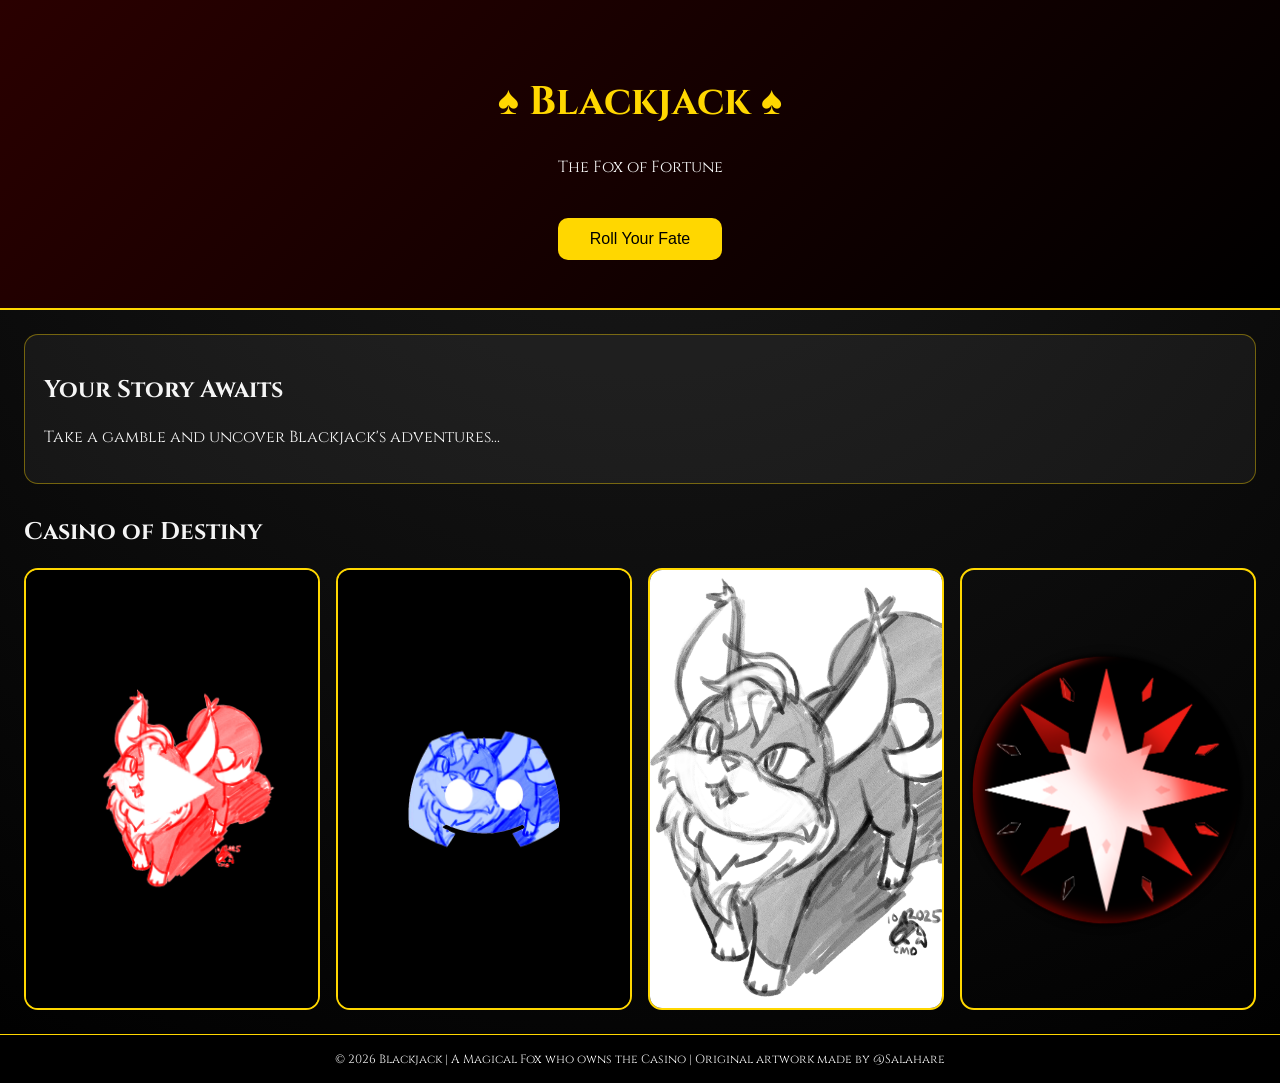
==== index.html @ 9fe5c21f "changes" ====
<!DOCTYPE html>
<html lang="en">
<head>
<meta charset="UTF-8" />
<meta name="viewport" content="width=device-width, initial-scale=1.0" />
<title>Blackjack – Gamble Into the Legend</title>
<link rel="stylesheet" href="css/index.css" />
</head>
<body>
<header class="hero">
<h1>♠ Blackjack ♠</h1>
<p>The Fox of Fortune</p>
<button id="rollBtn">Roll Your Fate</button>
</header>


<main>
<section class="story" id="story">
<h2>Your Story Awaits</h2>
<p>Take a gamble and uncover Blackjack's adventures...</p>
</section>


<section class="casino">
<h2>Casino of Destiny</h2>
<div class="cards">
<a class="card" href="https://www.youtube.com/@blackjacksetzer" target="_blank" aria-label="YouTube">
  <img src="img/YouTube .png" alt="YouTube">
</a>

<a class="card" href="https://discord.gg/ygK9J5ufPG" target="_blank" aria-label="Discord">
    <img src="img/Discord.png" alt="Discord">
</a>

<a class="card" href="https://creatorpromote.com/dreamdropscrew/" target="_blank" aria-label="DreamDropsCrew">
    <img src="img/blackjack.png" alt="DreamDropsCrew Discord">
</a>
<a class="card" href="https://creatorpromote.com/" target="_blank" aria-label="Home">
    <img src="img/Home.png" alt="CreatorPromote Home Page">
</a>
</section>
</main>

<footer>
<p>© 2026 Blackjack | A Magical Fox who owns the Casino | Original artwork made by @Salahare</p>
</footer>


<script src="js/index.js"></script>
</body>
</html>
---- css/index.css ----
@import url("https://fonts.googleapis.com/css2?family=Cinzel:wght@500;700&display=swap");

body {
  margin: 0;
  font-family: "Cinzel", serif;
  background: radial-gradient(circle at top, #1b1b1b, #000);
  color: #f5f5f5;
}
.hero {
  text-align: center;
  padding: 3rem 1rem;
  background: linear-gradient(135deg, #2a0000, #000);
  border-bottom: 2px solid gold;
}
.hero h1 {
  font-size: 2.5rem;
  color: gold;
}
.hero p {
  font-size: 1rem;
}
.hero button {
  margin-top: 1.5rem;
  padding: 0.75rem 2rem;
  font-size: 1rem;
  background: gold;
  border: none;
  border-radius: 10px;
  cursor: pointer;
  transition: background 0.3s;
}
.hero button:hover {
  background: #ffd700;
}

main {
  padding: 1.5rem;
}
.story {
  margin-bottom: 2rem;
  padding: 1.2rem;
  background: rgba(255, 255, 255, 0.05);
  border: 1px solid rgba(255, 215, 0, 0.4);
  border-radius: 14px;
}
.cards {
  display: grid;
  grid-template-columns: repeat(2, 1fr);
  gap: 1rem;
}
.card {
  display: flex;
  align-items: center;
  justify-content: center;
  aspect-ratio: 2 / 3;
  border: 2px solid gold;
  border-radius: 14px;
  text-decoration: none;
  overflow: hidden;
  transition: transform 0.3s, box-shadow 0.3s;
}
.card:hover {
  transform: scale(1.05);
  box-shadow: 0 0 15px gold;
}
.card img {
  width: 100%;
  height: 100%;
  object-fit: cover;
}
@media (min-width: 768px) {
  .cards {
    grid-template-columns: repeat(4, 1fr);
  }
}
footer {
  text-align: center;
  padding: 1rem;
  font-size: 0.75rem;
  background: #000;
  border-top: 1px solid gold;
}
footer p {
  margin: 0;
}
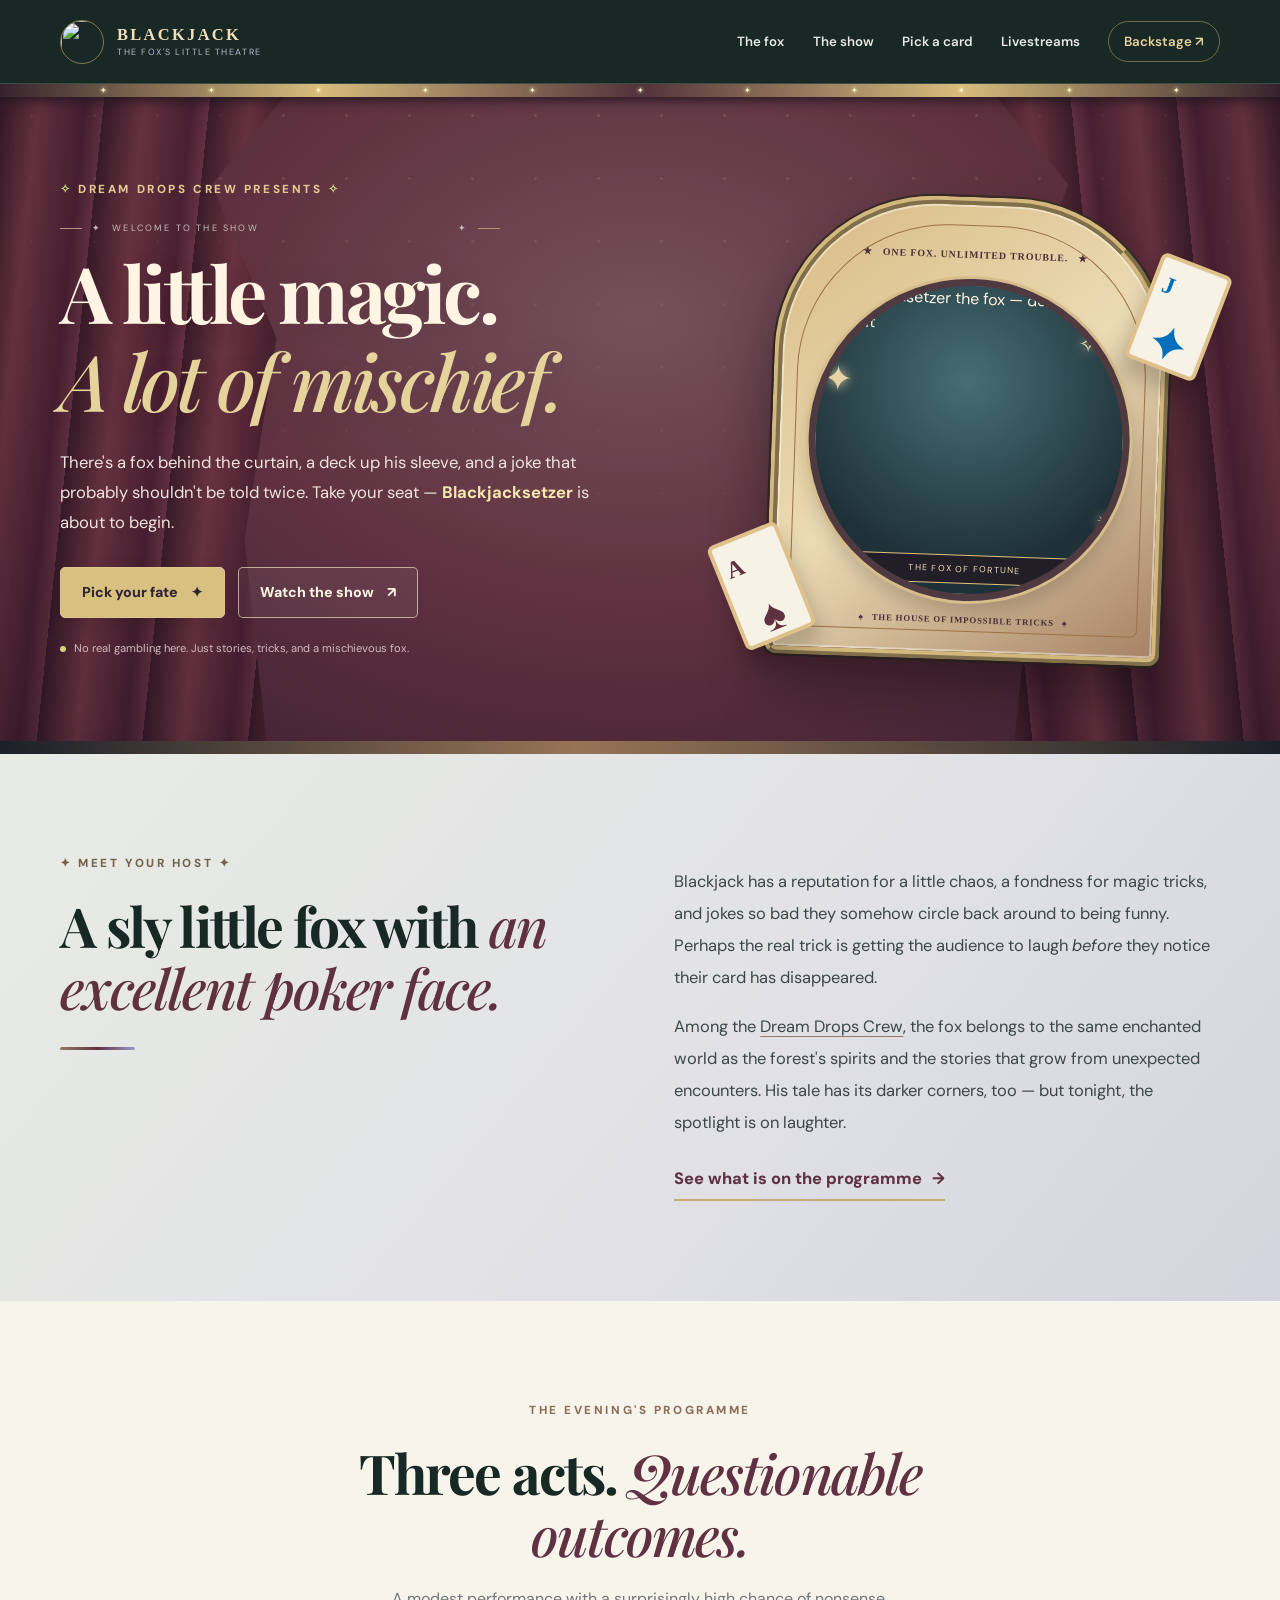
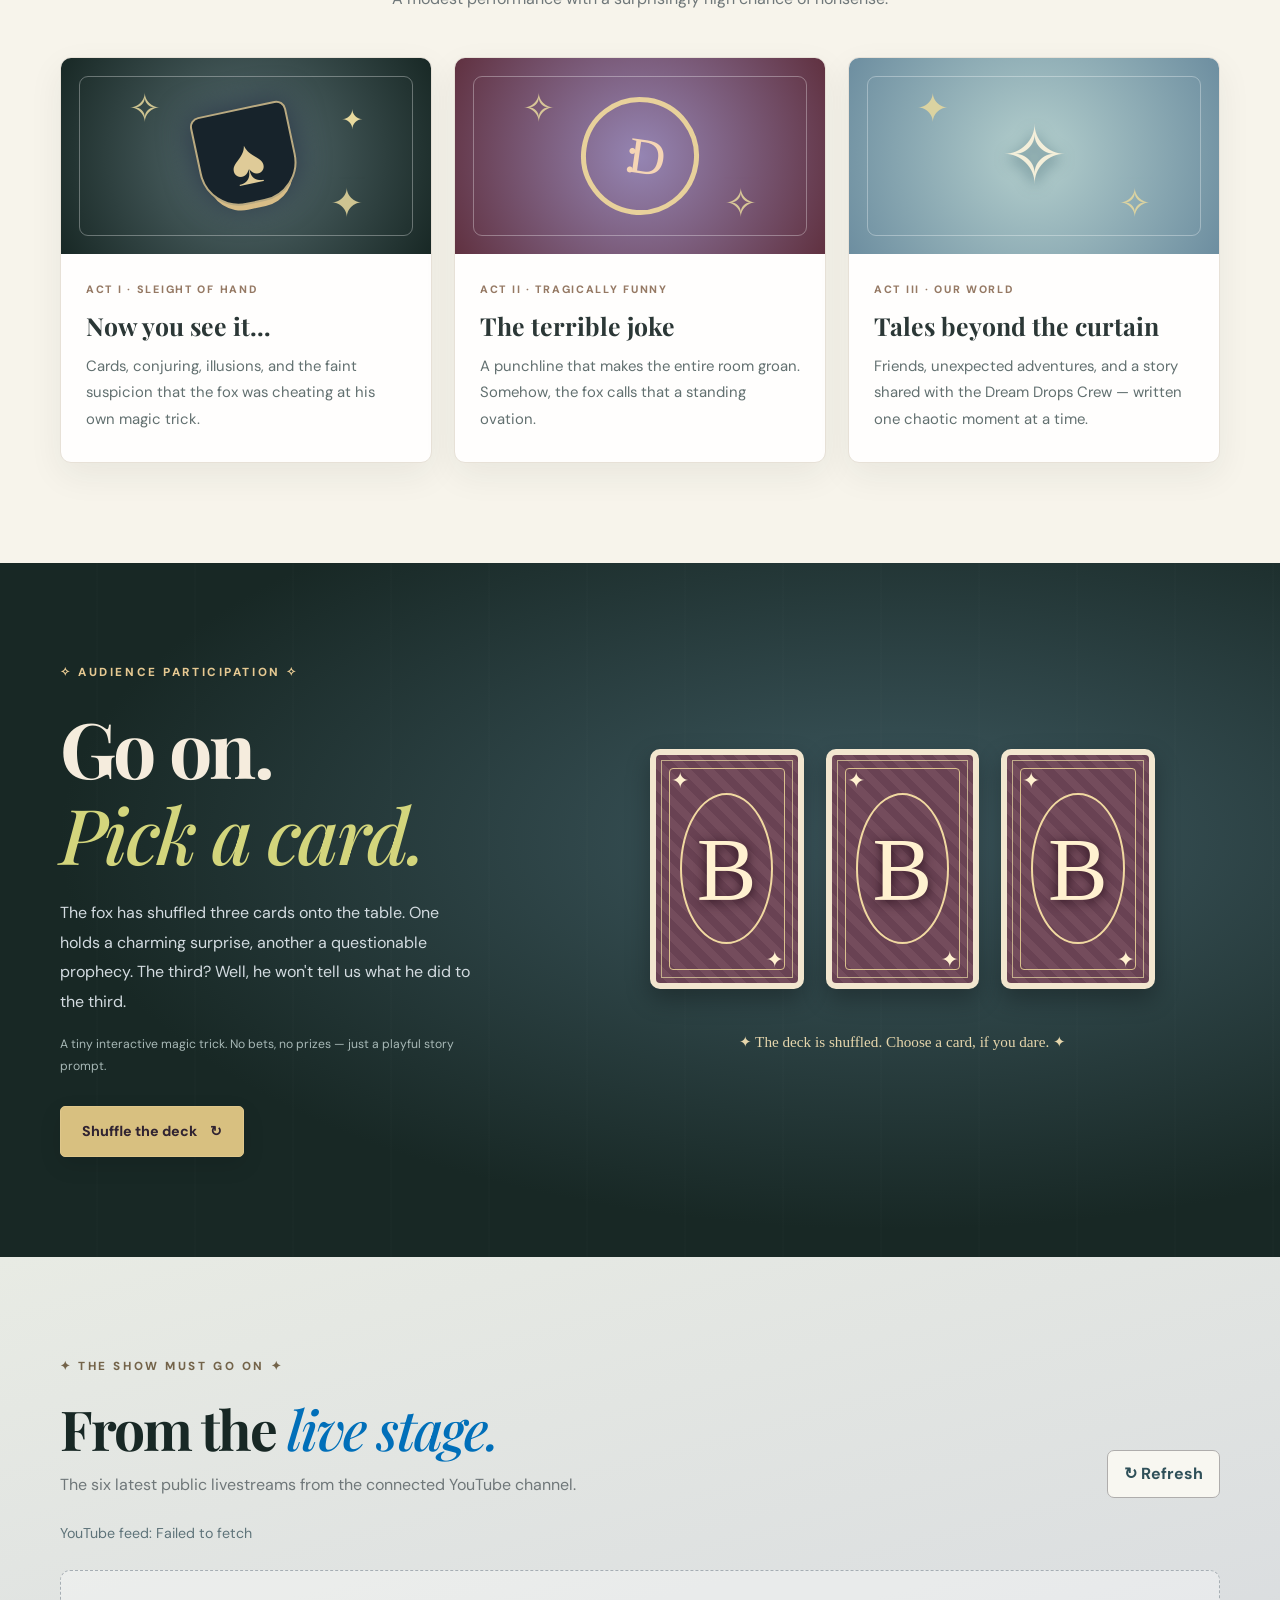
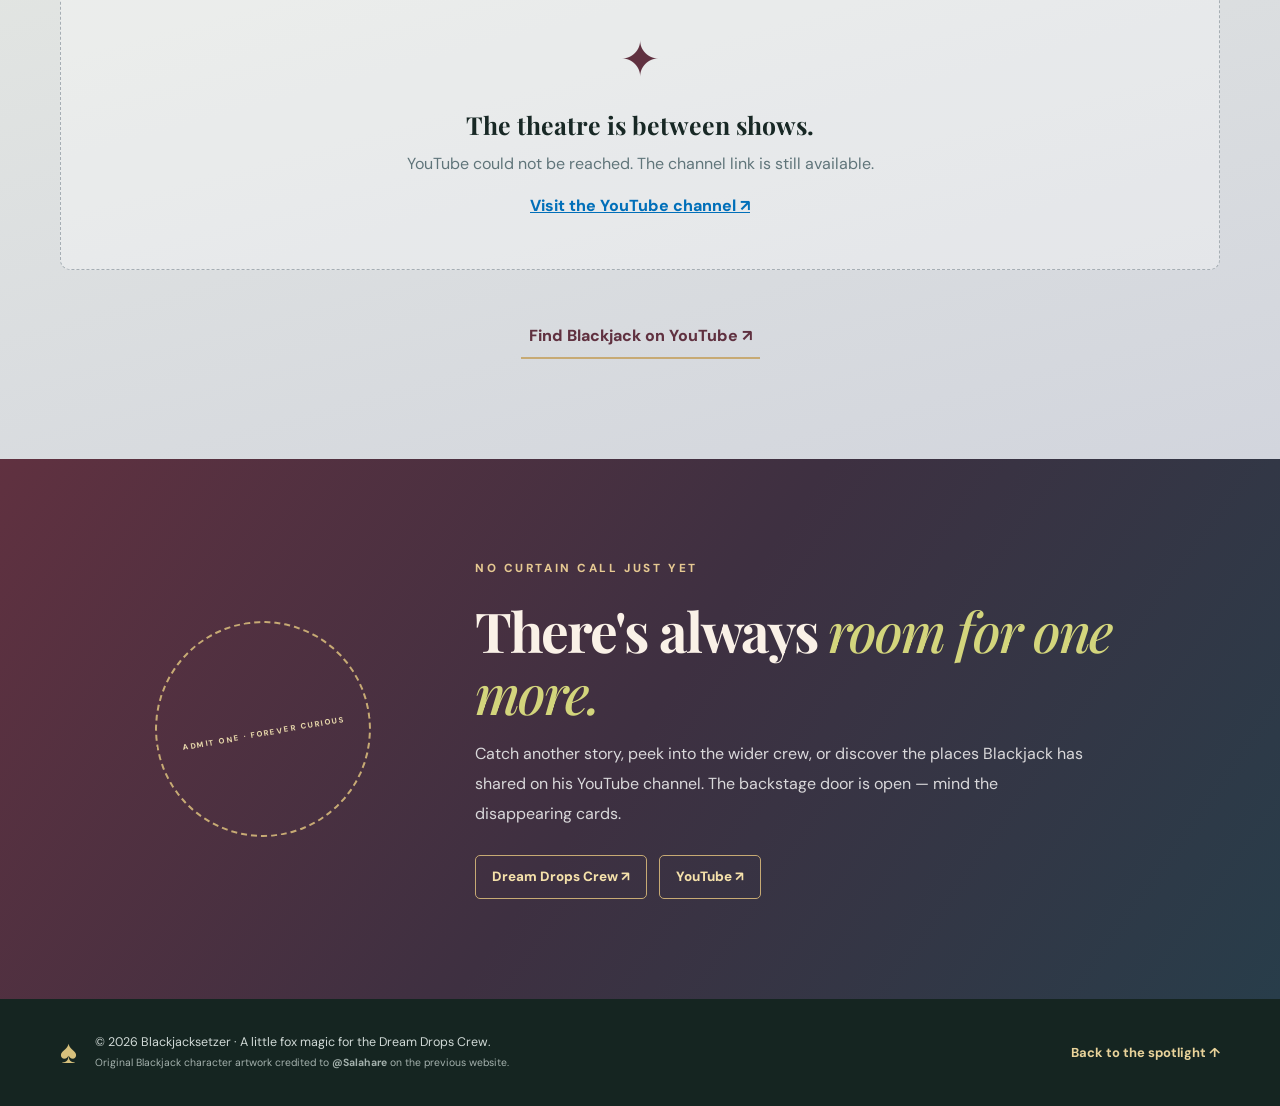
==== commit 53a3683d: "new page" ====
--- a/index.html
+++ b/index.html
@@ -1,51 +1,102 @@
-<!DOCTYPE html>
+<!doctype html>
 <html lang="en">
 <head>
-<meta charset="UTF-8" />
-<meta name="viewport" content="width=device-width, initial-scale=1.0" />
-<title>Blackjack – Gamble Into the Legend</title>
-<link rel="stylesheet" href="css/index.css" />
+  <meta charset="utf-8">
+  <meta name="viewport" content="width=device-width, initial-scale=1">
+  <meta name="theme-color" content="#182825">
+  <meta name="description" content="Enter Blackjacksetzer's little theatre of fox tricks, magical cards, spectacularly bad jokes, and Dream Drops Crew adventures. Watch the latest streams and take a peek backstage.">
+  <meta property="og:type" content="website">
+  <meta property="og:title" content="Blackjacksetzer | The Fox's Little Theatre">
+  <meta property="og:description" content="An enchanted stage for a sly fox, a few magic tricks, and a magnificent collection of bad jokes.">
+  <meta property="og:url" content="https://blackjacksetzer.creatorpromote.com/">
+  <meta property="og:image" content="https://yt3.googleusercontent.com/gaW077oc359YVnU6pL-nPXtX8bQclyhd_rMKbYUo9vFjRSRrq20tqk5AeN0xKnLdc4bsPkdV=s160-c-k-c0x00ffffff-no-rj">
+  <meta name="twitter:card" content="summary_large_image">
+  <meta name="twitter:title" content="Blackjacksetzer | The Fox's Little Theatre">
+  <meta name="twitter:description" content="Step into the show: cards, tricks, stories, and the occasional fox-shaped disaster.">
+  <meta name="twitter:image" content="https://yt3.googleusercontent.com/gaW077oc359YVnU6pL-nPXtX8bQclyhd_rMKbYUo9vFjRSRrq20tqk5AeN0xKnLdc4bsPkdV=s160-c-k-c0x00ffffff-no-rj">
+  <link rel="icon" type="image/svg+xml" href="https://yt3.googleusercontent.com/gaW077oc359YVnU6pL-nPXtX8bQclyhd_rMKbYUo9vFjRSRrq20tqk5AeN0xKnLdc4bsPkdV=s160-c-k-c0x00ffffff-no-rj" id="site-favicon">
+  <link rel="apple-touch-icon" href="img/touch-icon.png" id="apple-icon">
+  <link rel="preconnect" href="https://fonts.googleapis.com">
+  <link rel="preconnect" href="https://fonts.gstatic.com" crossorigin>
+  <link href="https://fonts.googleapis.com/css2?family=DM+Sans:wght@400;500;600;700&family=Playfair+Display:wght@500;600;700;800&display=swap" rel="stylesheet">
+  <link rel="stylesheet" href="css/style.css">
+  <title>Blackjacksetzer | The Fox's Little Theatre</title>
 </head>
 <body>
-<header class="hero">
-<h1>♠ Blackjack ♠</h1>
-<p>The Fox of Fortune</p>
-<button id="rollBtn">Roll Your Fate</button>
-</header>
+  <a class="skip-link" href="#main">Skip to the show</a>
+  <div class="ambient-glow" aria-hidden="true"></div>
+  <header class="site-header" id="top">
+    <div class="header-inner wrap">
+      <a class="brand" href="#top" aria-label="Blackjacksetzer home"><img src="https://yt3.googleusercontent.com/gaW077oc359YVnU6pL-nPXtX8bQclyhd_rMKbYUo9vFjRSRrq20tqk5AeN0xKnLdc4bsPkdV=s160-c-k-c0x00ffffff-no-rj" alt="" width="44" height="44"><span><strong>BLACKJACK</strong><small>THE FOX'S LITTLE THEATRE</small></span></a>
+      <button class="menu-toggle" type="button" aria-label="Open navigation" aria-expanded="false" aria-controls="primary-nav"><span></span><span></span><span></span></button>
+      <nav class="primary-nav" id="primary-nav" aria-label="Main navigation">
+        <a href="#about">The fox</a><a href="#acts">The show</a><a href="#trick">Pick a card</a><a href="#streams">Livestreams</a><a href="#find-me" class="nav-highlight">Backstage ↗</a>
+      </nav>
+    </div>
+  </header>
+  <main id="main">
+    <section class="hero" aria-labelledby="hero-title">
+      <div class="stage-top" aria-hidden="true"><span>✦</span><span>✦</span><span>✦</span><span>✦</span><span>✦</span><span>✦</span><span>✦</span><span>✦</span><span>✦</span><span>✦</span><span>✦</span></div>
+      <div class="curtain curtain-left" aria-hidden="true"></div><div class="curtain curtain-right" aria-hidden="true"></div>
+      <div class="wrap hero-layout">
+        <div class="hero-copy">
+          <p class="eyebrow light"><span class="sparkle">✧</span> DREAM DROPS CREW PRESENTS <span class="sparkle">✧</span></p>
+          <div class="ornament">✦ <span>WELCOME TO THE SHOW</span> ✦</div>
+          <h1 id="hero-title">A little magic.<br><em>A lot of mischief.</em></h1>
+          <p class="hero-description">There's a fox behind the curtain, a deck up his sleeve, and a joke that probably shouldn't be told twice. Take your seat — <strong>Blackjacksetzer</strong> is about to begin.</p>
+          <div class="hero-actions"><a class="button gold" href="#trick">Pick your fate <span aria-hidden="true">✦</span></a><a class="button outlined" href="#streams">Watch the show <span aria-hidden="true">↗</span></a></div>
+          <p class="small-note"><span class="dot"></span> No real gambling here. Just stories, tricks, and a mischievous fox.</p>
+        </div>
+        <div class="hero-art">
+          <div class="poster-frame">
+            <div class="poster-top">★ &nbsp; ONE FOX. UNLIMITED TROUBLE. &nbsp; ★</div>
+            <div class="portrait-area"><span class="orbit orbit-one" aria-hidden="true">✦</span><span class="orbit orbit-two" aria-hidden="true">✧</span><span class="orbit orbit-three" aria-hidden="true">✴</span>
+              <img id="creator-avatar" class="creator-avatar" src="https://yt3.googleusercontent.com/gaW077oc359YVnU6pL-nPXtX8bQclyhd_rMKbYUo9vFjRSRrq20tqk5AeN0xKnLdc4bsPkdV=s160-c-k-c0x00ffffff-no-rj" alt="Blackjacksetzer the fox — decorative portrait" width="360" height="360">
+              <span class="portrait-bottom">THE FOX OF FORTUNE</span>
+            </div>
+            <div class="poster-bottom"><span>♠</span> THE HOUSE OF IMPOSSIBLE TRICKS <span>♠</span></div>
+          </div>
+          <span class="floating-card card-a" aria-hidden="true">A<span>♠</span></span><span class="floating-card card-b" aria-hidden="true">J<span>✦</span></span>
+        </div>
+      </div>
+      <div class="stage-foot" aria-hidden="true"></div>
+    </section>
 
+    <section class="intro section-pad" id="about" aria-labelledby="about-title">
+      <div class="wrap intro-layout">
+        <div class="section-heading"><p class="eyebrow">✦ MEET YOUR HOST ✦</p><h2 id="about-title">A sly little fox with <em>an excellent poker face.</em></h2><div class="heading-rule"></div></div>
+        <div class="intro-copy"><p>Blackjack has a reputation for a little chaos, a fondness for magic tricks, and jokes so bad they somehow circle back around to being funny. Perhaps the real trick is getting the audience to laugh <em>before</em> they notice their card has disappeared.</p><p>Among the <a href="https://dreamdropscrew.creatorpromote.com/" target="_blank" rel="noopener noreferrer">Dream Drops Crew</a>, the fox belongs to the same enchanted world as the forest's spirits and the stories that grow from unexpected encounters. His tale has its darker corners, too — but tonight, the spotlight is on laughter.</p><a href="#acts" class="text-link">See what is on the programme <span aria-hidden="true">→</span></a></div>
+      </div>
+    </section>
 
-<main>
-<section class="story" id="story">
-<h2>Your Story Awaits</h2>
-<p>Take a gamble and uncover Blackjack's adventures...</p>
-</section>
+    <section class="acts section-pad" id="acts" aria-labelledby="acts-title">
+      <div class="wrap"><div class="section-heading center"><p class="eyebrow">THE EVENING'S PROGRAMME</p><h2 id="acts-title">Three acts. <em>Questionable outcomes.</em></h2><p class="section-sub">A modest performance with a surprisingly high chance of nonsense.</p></div>
+      <div class="acts-grid">
+        <article class="act-card"><div class="act-art art-magic"><span class="art-ornament">✦</span><div class="magician-hat">♠</div><span class="art-spark a1">✧</span><span class="art-spark a2">✦</span></div><div class="act-body"><span class="act-number">ACT I · SLEIGHT OF HAND</span><h3>Now you see it…</h3><p>Cards, conjuring, illusions, and the faint suspicion that the fox was cheating at his own magic trick.</p></div></article>
+        <article class="act-card"><div class="act-art art-comedy"><div class="smile-mask">:D</div><span class="art-spark a1">✧</span><span class="art-spark a2">✧</span></div><div class="act-body"><span class="act-number">ACT II · TRAGICALLY FUNNY</span><h3>The terrible joke</h3><p>A punchline that makes the entire room groan. Somehow, the fox calls that a standing ovation.</p></div></article>
+        <article class="act-card"><div class="act-art art-stories"><span class="open-book">✧</span><span class="art-spark a1">✦</span><span class="art-spark a2">✧</span></div><div class="act-body"><span class="act-number">ACT III · OUR WORLD</span><h3>Tales beyond the curtain</h3><p>Friends, unexpected adventures, and a story shared with the Dream Drops Crew — written one chaotic moment at a time.</p></div></article>
+      </div></div>
+    </section>
 
+    <section class="magic-section section-pad" id="trick" aria-labelledby="trick-title">
+      <div class="wrap magic-layout"><div class="magic-description"><p class="eyebrow light">✧ AUDIENCE PARTICIPATION ✧</p><h2 id="trick-title">Go on.<br><em>Pick a card.</em></h2><p>The fox has shuffled three cards onto the table. One holds a charming surprise, another a questionable prophecy. The third? Well, he won't tell us what he did to the third.</p><p class="no-stakes">A tiny interactive magic trick. No bets, no prizes — just a playful story prompt.</p><button class="button gold shuffle-button" id="shuffle-cards" type="button">Shuffle the deck <span aria-hidden="true">↻</span></button></div>
+        <div class="trick-display"><div class="cards-dealt" id="cards-dealt" role="group" aria-label="Three magic cards">
+          <button class="trick-card" data-card="0" type="button" aria-label="Reveal the first magic card" aria-pressed="false"><span class="card-inner"><span class="card-back"><span class="small-suit">✦</span><span class="card-pattern">B</span><span class="small-suit bottom">✦</span></span><span class="card-front"><span class="revealed-symbol">✧</span><span class="revealed-title">Mystery</span><span class="revealed-small">THE FOX HAS SPOKEN</span></span></span></button>
+          <button class="trick-card" data-card="1" type="button" aria-label="Reveal the second magic card" aria-pressed="false"><span class="card-inner"><span class="card-back"><span class="small-suit">✦</span><span class="card-pattern">B</span><span class="small-suit bottom">✦</span></span><span class="card-front"><span class="revealed-symbol">✧</span><span class="revealed-title">Mystery</span><span class="revealed-small">THE FOX HAS SPOKEN</span></span></span></button>
+          <button class="trick-card" data-card="2" type="button" aria-label="Reveal the third magic card" aria-pressed="false"><span class="card-inner"><span class="card-back"><span class="small-suit">✦</span><span class="card-pattern">B</span><span class="small-suit bottom">✦</span></span><span class="card-front"><span class="revealed-symbol">✧</span><span class="revealed-title">Mystery</span><span class="revealed-small">THE FOX HAS SPOKEN</span></span></span></button>
+        </div><div class="trick-message" id="trick-message" role="status" aria-live="polite"><span>✦</span> Choose one card to reveal the fox's next trick. <span>✦</span></div></div>
+      </div>
+    </section>
 
-<section class="casino">
-<h2>Casino of Destiny</h2>
-<div class="cards">
-<a class="card" href="https://www.youtube.com/@blackjacksetzer" target="_blank" aria-label="YouTube">
-  <img src="img/YouTube .png" alt="YouTube">
-</a>
+    <section class="streams section-pad" id="streams" aria-labelledby="streams-title"><div class="wrap">
+      <div class="stream-heading"><div><p class="eyebrow">✦ THE SHOW MUST GO ON ✦</p><h2 id="streams-title">From the <em>live stage.</em></h2><p class="section-sub">The six latest public livestreams from the connected YouTube channel.</p></div><button class="refresh-button" id="refresh-streams" type="button">↻ Refresh</button></div>
+      <p class="feed-status" id="stream-status" aria-live="polite">The theatre is preparing the projector…</p><div class="stream-grid" id="stream-grid"></div><p class="feed-updated" id="stream-updated"></p>
+      <div class="streams-cta"><a id="youtube-channel-link" href="https://www.youtube.com/results?search_query=Blackjacksetzer" target="_blank" rel="noopener noreferrer">Find Blackjack on YouTube ↗</a></div>
+    </div></section>
 
-<a class="card" href="https://discord.gg/ygK9J5ufPG" target="_blank" aria-label="Discord">
-    <img src="img/Discord.png" alt="Discord">
-</a>
-
-<a class="card" href="https://creatorpromote.com/dreamdropscrew/" target="_blank" aria-label="DreamDropsCrew">
-    <img src="img/blackjack.png" alt="DreamDropsCrew Discord">
-</a>
-<a class="card" href="https://creatorpromote.com/" target="_blank" aria-label="Home">
-    <img src="img/Home.png" alt="CreatorPromote Home Page">
-</a>
-</section>
-</main>
-
-<footer>
-<p>© 2026 Blackjack | A Magical Fox who owns the Casino | Original artwork made by @Salahare</p>
-</footer>
-
-
-<script src="js/index.js"></script>
+    <section class="backstage section-pad" id="find-me" aria-labelledby="find-title"><div class="wrap backstage-layout"><div class="backstage-stamp" aria-hidden="true"><img src="" alt=""><span>ADMIT ONE · FOREVER CURIOUS</span></div><div><p class="eyebrow light">NO CURTAIN CALL JUST YET</p><h2 id="find-title">There's always <em>room for one more.</em></h2><p>Catch another story, peek into the wider crew, or discover the places Blackjack has shared on his YouTube channel. The backstage door is open — mind the disappearing cards.</p><div class="backstage-links"><a href="https://dreamdropscrew.creatorpromote.com/" target="_blank" rel="noopener noreferrer">Dream Drops Crew ↗</a><a id="backstage-youtube" href="https://www.youtube.com/results?search_query=Blackjacksetzer" target="_blank" rel="noopener noreferrer">YouTube ↗</a></div><div id="extra-links" hidden><h3>More from the fox</h3><div class="extra-links" id="extra-links-list"></div></div></div></div></section>
+  </main>
+  <footer class="site-footer"><div class="wrap footer-inner"><span class="footer-monogram">♠</span><p>© <span id="year">2026</span> Blackjacksetzer · A little fox magic for the Dream Drops Crew.<br><small>Original Blackjack character artwork credited to <strong>@Salahare</strong> on the previous website.</small></p><a href="#top">Back to the spotlight ↑</a></div></footer>
+  <script src="js/youtube-config.js"></script><script src="js/site.js" defer></script><script src="js/youtube.js" defer></script>
 </body>
-</html>+</html>
--- a/css/style.css
+++ b/css/style.css
@@ -0,0 +1,26 @@
+:root{
+  /* One intentional palette, combining all three supplied sets */
+  --paper:#E8EBE4;--mist:#D2D5DD;--violet-mist:#B8BACF;--iris:#999AC6;--sage:#798071;
+  --citron:#CAD178;--sunlit:#D3D57C;--gold:#C7AA74;--bronze:#957964;--curtain:#603140;
+  --forest:#182825;--blue:#016FB9;--cyan:#22AED1;--slate:#6D8EA0;--stone:#AFA98D;
+  --ink:#182825;--cream:#f7f4eb;--shadow:rgba(13,30,31,.2);
+}
+*{box-sizing:border-box}html{scroll-behavior:smooth;scroll-padding-top:80px}body{margin:0;color:var(--ink);font-family:'DM Sans',Arial,sans-serif;background:var(--paper);line-height:1.65;overflow-x:hidden}button,a{-webkit-tap-highlight-color:transparent}a{color:inherit}button{font:inherit}img{max-width:100%;display:block}h1,h2,h3,p{margin-top:0}h1,h2,h3{font-family:'Playfair Display',Georgia,serif;line-height:1.12}h2{font-size:clamp(2.25rem,4.3vw,4rem);letter-spacing:-.035em}h2 em,h1 em{font-weight:500}h3{font-size:1.55rem}.wrap{width:min(1160px,calc(100% - 48px));margin:0 auto}.section-pad{padding:100px 0}.skip-link{position:absolute;z-index:999;left:12px;top:-100px;padding:10px;background:white;color:#111}.skip-link:focus{top:12px}.ambient-glow{pointer-events:none;position:fixed;inset:0;background:radial-gradient(ellipse at 5% 15%,rgba(153,154,198,.12),transparent 50%),radial-gradient(ellipse at 85% 70%,rgba(34,174,209,.06),transparent 55%);z-index:-1}
+/* Header */
+.site-header{background:var(--forest);color:var(--paper);border-bottom:1px solid rgba(232,235,228,.18);position:relative;z-index:30}.header-inner{min-height:83px;display:flex;align-items:center;justify-content:space-between;gap:20px}.brand{text-decoration:none;display:flex;align-items:center;gap:13px;flex:none}.brand img{border-radius:50%;border:1px solid rgba(199,170,116,.6)}.brand strong{display:block;font-family:Georgia,serif;color:#f2dfb7;font-weight:700;letter-spacing:.14em;font-size:1.03rem;line-height:1.3}.brand small{display:block;color:var(--violet-mist);letter-spacing:.17em;font-size:.56rem;line-height:1.5}.primary-nav{display:flex;align-items:center;gap:clamp(13px,2.2vw,30px)}.primary-nav a{text-decoration:none;font-size:.83rem;font-weight:600;color:#e7e8e2;transition:color .2s}.primary-nav a:hover,.primary-nav a:focus-visible{color:var(--citron)}.primary-nav .nav-highlight{border:1px solid rgba(199,170,116,.5);border-radius:24px;padding:9px 15px;color:#e7d29d}.menu-toggle{display:none;background:none;border:0;color:white;width:44px;height:44px;cursor:pointer;padding:9px}.menu-toggle span{display:block;width:25px;height:2px;background:#f9e9c3;margin:5px auto;border-radius:4px}
+/* Hero theatre */
+.hero{position:relative;min-height:660px;background:radial-gradient(ellipse at 50% 35%,#74515b 0,#603140 47%,#381f30 100%);color:#fff5e2;overflow:hidden;isolation:isolate}.hero:before{content:"";position:absolute;inset:0;z-index:-1;background-image:radial-gradient(circle,rgba(242,219,161,.42) 1px,transparent 2px);background-size:63px 63px;mask-image:linear-gradient(to bottom,black,transparent 85%);opacity:.32}.curtain{position:absolute;inset:0 auto 0 0;width:23%;z-index:-1;background:repeating-linear-gradient(96deg,rgba(35,14,26,.58) 0,rgba(110,52,65,.66) 11%,rgba(56,19,38,.5) 24%,rgba(127,57,74,.24) 29%);clip-path:polygon(0 0,100% 0,72% 15%,94% 38%,83% 68%,91% 100%,0 100%);box-shadow:inset -20px 0 35px rgba(0,0,0,.17)}.curtain-right{left:auto;right:0;transform:scaleX(-1)}.stage-top{height:13px;background:linear-gradient(90deg,#35232c,#d8bd7c,#52323a,#d8bd7c,#35232c);display:flex;justify-content:space-evenly;align-items:center;color:#fff5be;font-size:8px;box-shadow:0 3px 12px #231822;position:relative;z-index:3}.stage-top span{filter:drop-shadow(0 0 2px #fff9bc)}.stage-foot{height:13px;background:linear-gradient(90deg,#1b2029,#977455 45%,#1b2029)}.hero-layout{min-height:644px;display:grid;grid-template-columns:1.1fr .9fr;align-items:center;gap:48px;padding:66px 0 55px;position:relative;z-index:1}.eyebrow{font-size:.73rem;letter-spacing:.22em;font-weight:800;color:#736349;margin-bottom:22px}.eyebrow.light{color:#e6c992}.sparkle{color:var(--citron)}.ornament{display:flex;align-items:center;gap:10px;font-size:.57rem;letter-spacing:.24em;color:#c9bebf;max-width:440px;margin-bottom:13px}.ornament span{flex:1;white-space:nowrap}.ornament:before,.ornament:after{content:"";width:22px;border-top:1px solid #b79278}h1{font-size:clamp(3.7rem,6.1vw,6.5rem);letter-spacing:-.045em;margin-bottom:24px;text-shadow:0 3px 30px rgba(0,0,0,.12)}h1 em{display:inline-block;color:#e6d39b;white-space:nowrap}.hero-description{font-size:1.04rem;color:#f0e4df;max-width:540px;line-height:1.8}.hero-description strong{color:#f8e8ae}.hero-actions{display:flex;gap:13px;flex-wrap:wrap;margin:29px 0 21px}.button{display:inline-flex;align-items:center;justify-content:center;gap:13px;cursor:pointer;padding:13px 21px;min-height:51px;border-radius:5px;border:1px solid transparent;text-decoration:none;font-size:.89rem;font-weight:800;transition:transform .2s,background .2s,box-shadow .2s}.button:hover{transform:translateY(-2px)}.button.gold{background:#d8c080;border-color:#dfc78b;color:#302331;box-shadow:0 8px 22px rgba(0,0,0,.1)}.button.gold:hover{background:#f1d995}.button.outlined{border-color:rgba(246,232,196,.65);color:#fff5e2;background:rgba(255,255,255,.06)}.button.outlined:hover{background:rgba(255,255,255,.14)}.small-note{font-size:.7rem;color:#d4b9bb;display:flex;align-items:center;gap:8px}.dot{width:6px;height:6px;border-radius:50%;background:#d3d57c;display:inline-block;flex:none}.hero-art{justify-self:center;position:relative;width:min(100%,395px);margin-top:8px}.poster-frame{position:relative;background:linear-gradient(142deg,#d8ba83,#ebdbb4,#a78366);border:8px ridge #d3b87d;border-radius:160px 160px 12px 12px;padding:13px;box-shadow:0 28px 55px rgba(14,8,14,.46),0 0 0 2px #372e26,inset 0 0 0 2px rgba(255,255,255,.44);transform:rotate(2deg)}.poster-frame:before{content:"";position:absolute;inset:20px 15px;border:1px solid #9b7248;border-radius:150px 150px 7px 7px;pointer-events:none}.poster-top,.poster-bottom{text-align:center;position:relative;z-index:1;font-family:Georgia,serif;color:#493039;font-size:.62rem;font-weight:700;letter-spacing:.09em;padding:12px 0}.poster-top{margin-top:17px}.poster-bottom{font-size:.55rem;display:flex;gap:8px;justify-content:center;align-items:center}.portrait-area{position:relative;margin:4px auto 0;width:91%;aspect-ratio:1/1;border-radius:50%;background:radial-gradient(circle at 49% 31%,#466e75,#1f3138 70%);border:7px solid #4f3a42;box-shadow:0 0 0 3px #d7bd8b,0 12px 18px rgba(0,0,0,.16);display:grid;place-items:center;overflow:hidden}.creator-avatar{width:100%;height:100%;object-fit:cover;object-position:center;position:relative;z-index:1}.orbit{color:#e8d3a4;font-size:2.2rem;position:absolute;z-index:2;text-shadow:0 0 12px #f6e4a9}.orbit-one{left:2%;top:22%}.orbit-two{right:9%;top:11%;font-size:1.5rem}.orbit-three{right:3%;bottom:20%;font-size:1.1rem}.portrait-bottom{position:absolute;bottom:10px;left:50%;transform:translateX(-50%);width:95%;text-align:center;background:rgba(35,27,35,.81);border:1px solid #e2c17d;border-radius:25px;padding:6px 5px;color:#eedcad;letter-spacing:.14em;font-size:.55rem;z-index:2}.floating-card{position:absolute;width:75px;height:112px;background:#f6f2e6;color:#603140;border-radius:7px;border:4px solid #dfc18b;display:flex;flex-direction:column;justify-content:space-between;padding:7px;font-family:Georgia,serif;font-weight:800;box-shadow:0 16px 20px rgba(0,0,0,.2);font-size:1.5rem}.floating-card span{align-self:center;font-size:2.8rem}.card-a{bottom:18px;left:-48px;transform:rotate(-22deg)}.card-b{top:64px;right:-49px;transform:rotate(21deg);color:#016fb9}
+/* About */
+.intro{background:linear-gradient(130deg,#e8ebe4,#e2e2e6 56%,#d2d5dd)}.intro-layout{display:grid;grid-template-columns:1fr 1.04fr;gap:clamp(38px,7vw,112px);align-items:start}.section-heading h2{margin-bottom:20px}.intro .section-heading h2 em{color:#603140}.heading-rule{width:75px;height:3px;background:linear-gradient(90deg,#957964,#603140,#999ac6);border-radius:20px;margin:28px 0}.intro-copy{padding-top:12px;font-size:1.03rem;color:#3c4748;line-height:1.95}.intro-copy a:not(.text-link){text-decoration-color:#957964;text-underline-offset:4px}.text-link{display:inline-flex;align-items:center;gap:10px;margin-top:7px;color:#603140;text-decoration:none;font-weight:800;border-bottom:2px solid #c7aa74;padding-bottom:4px}
+/* Acts */
+.acts{background:#f7f4eb}.section-heading.center{text-align:center;max-width:680px;margin:0 auto 45px}.section-heading.center .eyebrow{color:#8c6d5a}.section-heading.center em{color:#603140}.section-sub{font-size:1rem;color:#6f7779;max-width:610px}.section-heading.center .section-sub{margin-inline:auto}.acts-grid{display:grid;grid-template-columns:repeat(3,minmax(0,1fr));gap:22px}.act-card{background:#fffefd;border:1px solid #e7e1d7;border-radius:11px;overflow:hidden;box-shadow:0 12px 35px rgba(36,45,52,.065);transition:transform .2s,box-shadow .2s}.act-card:hover{transform:translateY(-5px);box-shadow:0 18px 40px rgba(36,45,52,.12)}.act-art{height:196px;display:grid;place-items:center;position:relative;overflow:hidden}.act-art:before{content:"";position:absolute;inset:18px;border:1px solid rgba(255,255,255,.32);border-radius:9px}.art-magic{background:radial-gradient(circle at 50% 50%,#596f72,#182825)}.art-comedy{background:radial-gradient(circle at 50% 50%,#9585b3,#603140)}.art-stories{background:radial-gradient(circle at 50% 50%,#b4cfcd,#6d8ea0)}.magician-hat{font-size:4rem;width:98px;height:96px;border-radius:10px 10px 40px 40px;background:#17232b;color:#dfcb98;border:2px solid #baaa81;display:grid;place-items:center;transform:rotate(-12deg);box-shadow:0 11px 0 -6px #d8bd87,0 0 32px #273244}.smile-mask{width:118px;height:118px;border-radius:50%;border:5px solid #e8d19b;display:grid;place-items:center;font-family:Georgia,serif;color:#f5d5b5;letter-spacing:-.2em;font-size:3.2rem;transform:rotate(8deg)}.open-book{font-family:Georgia,serif;font-size:5rem;color:#f4efda;text-shadow:0 5px 16px #3b606d}.art-spark{position:absolute;font-size:2.5rem;color:#e9da9e;opacity:.85}.art-spark.a1{top:17px;left:18%}.art-spark.a2{right:18%;bottom:18px}.art-ornament{position:absolute;z-index:1;top:40px;right:18%;font-size:1.7rem;color:#e9da9e}.act-body{padding:27px 25px 29px}.act-number{display:block;font-size:.67rem;letter-spacing:.16em;font-weight:800;color:#957964;margin-bottom:13px}.act-body h3{margin-bottom:13px;color:#2b3736}.act-body p{font-size:.93rem;color:#627070;line-height:1.8;margin-bottom:0}
+/* Cards */
+.magic-section{background:radial-gradient(ellipse at 70% 40%,#3e5960 0,#182825 66%);color:#f5ecdd;position:relative;overflow:hidden}.magic-section:before{content:"";position:absolute;inset:0;pointer-events:none;opacity:.3;background:repeating-linear-gradient(90deg,transparent 0,transparent 96px,rgba(255,255,255,.055) 97px,transparent 98px)}.magic-layout{display:grid;grid-template-columns:.85fr 1.15fr;gap:55px;align-items:center;position:relative}.magic-description h2{font-size:clamp(3rem,6vw,5.5rem);margin-bottom:22px}.magic-description h2 em{color:#d3d57c}.magic-description p:not(.eyebrow){max-width:420px;color:#d3dbe0;line-height:1.85}.magic-description .no-stakes{font-size:.76rem;color:#a7b8b6!important}.shuffle-button{margin-top:16px}.trick-display{display:flex;flex-direction:column;align-items:center;gap:23px;min-width:0}.cards-dealt{display:flex;justify-content:center;align-items:center;gap:clamp(7px,2vw,22px);width:100%}.trick-card{width:clamp(92px,12vw,160px);height:clamp(154px,19vw,240px);background:none;border:0;padding:0;cursor:pointer;perspective:950px;flex:none}.trick-card:focus-visible{outline:3px solid #cad178;outline-offset:6px;border-radius:12px}.card-inner{position:relative;display:block;width:100%;height:100%;transition:transform .65s cubic-bezier(.21,.67,.19,1.06);transform-style:preserve-3d}.trick-card.is-revealed .card-inner{transform:rotateY(180deg)}.card-back,.card-front{position:absolute;inset:0;border-radius:10px;backface-visibility:hidden;display:flex;flex-direction:column;align-items:center;justify-content:center;box-shadow:0 10px 25px rgba(0,0,0,.3)}.card-back{border:6px solid #f2e6cf;background:repeating-linear-gradient(45deg,#694253 0,#694253 8px,#744c5c 8px,#744c5c 16px);outline:1px solid rgba(231,216,163,.7);outline-offset:-12px;color:#fff1d0}.card-back:before{content:"";position:absolute;inset:13px;border:1px solid #dac18e;border-radius:4px;pointer-events:none}.card-pattern{font-size:clamp(3rem,7vw,6rem);font-family:Georgia,serif;border:2px solid #f1d9a1;border-radius:50%;width:66%;aspect-ratio:1;display:grid;place-items:center;text-shadow:0 2px 12px #29101c}.small-suit{position:absolute;left:15px;top:8px;font-size:1.4rem}.small-suit.bottom{top:auto;left:auto;bottom:7px;right:14px;transform:rotate(180deg)}.card-front{transform:rotateY(180deg);background:#f8f3e7;border:7px double #c7aa74;color:#493b45;padding:12px}.revealed-symbol{font-size:clamp(2.7rem,5vw,4.8rem);color:#957964;line-height:1}.revealed-title{font-family:Georgia,serif;font-size:clamp(.9rem,1.5vw,1.28rem);font-weight:700;margin:14px 0 6px;text-align:center;line-height:1.2}.revealed-small{font-size:.48rem;letter-spacing:.1em;text-align:center;color:#7d7880}.trick-message{text-align:center;min-height:60px;display:flex;gap:10px;align-items:center;justify-content:center;color:#e6d6ac;font-family:Georgia,serif;font-size:.95rem;max-width:520px}.trick-message span{color:#c7aa74}
+/* YouTube streams */
+.streams{background:linear-gradient(165deg,#e8ebe4,#d2d5dd)}.stream-heading{display:flex;align-items:end;justify-content:space-between;gap:30px;margin-bottom:24px}.stream-heading h2{margin-bottom:12px}.stream-heading em{color:#016fb9}.stream-heading .section-sub{margin-bottom:0}.refresh-button{background:#f8f7f1;color:#2f5059;border:1px solid #afadac;padding:10px 16px;border-radius:7px;cursor:pointer;font-weight:700;white-space:nowrap}.refresh-button:hover{background:#fff}.refresh-button:disabled{cursor:not-allowed;opacity:.55}.feed-status{margin:0 0 24px;font-size:.89rem;color:#5e7379;min-height:20px}.stream-grid{display:grid;grid-template-columns:repeat(3,minmax(0,1fr));gap:21px}.stream-card{display:block;text-decoration:none;background:#f9faf8;border-radius:10px;overflow:hidden;border:1px solid #c4c6cb;transition:transform .2s,box-shadow .2s;box-shadow:0 8px 18px rgba(45,64,70,.075)}.stream-card:hover{transform:translateY(-4px);box-shadow:0 14px 26px rgba(45,64,70,.17)}.stream-poster{aspect-ratio:16/9;background:#213b48;position:relative;overflow:hidden}.stream-poster img{width:100%;height:100%;object-fit:cover}.stream-poster:after{content:"";position:absolute;inset:0;background:linear-gradient(transparent 45%,rgba(0,0,0,.55))}.stream-play{position:absolute;z-index:1;left:50%;top:50%;transform:translate(-50%,-50%);width:54px;height:54px;border-radius:50%;background:rgba(248,239,221,.93);display:grid;place-items:center;color:#603140;font-size:1.3rem;padding-left:3px}.stream-badge{position:absolute;z-index:2;bottom:12px;left:12px;background:#603140;border:1px solid rgba(255,255,255,.3);color:white;font-size:.59rem;letter-spacing:.11em;padding:6px 10px;border-radius:3px;font-weight:800}.stream-badge.live{background:#a61d3c}.stream-copy{padding:20px}.stream-copy h3{font-size:1.1rem;line-height:1.35;min-height:3em;margin:0 0 11px}.stream-meta{display:flex;justify-content:space-between;align-items:center;gap:12px;font-size:.75rem;font-weight:700;color:#5a7778}.stream-meta span:last-child{color:#016fb9}.stream-placeholder{grid-column:1/-1;text-align:center;border:1px dashed #a6aeb4;border-radius:10px;padding:49px 22px;background:rgba(255,255,255,.35)}.stream-placeholder .placeholder-mark{font-size:3rem;color:#603140;display:block;margin-bottom:12px}.stream-placeholder h3{margin-bottom:12px}.stream-placeholder p{max-width:520px;margin:auto auto 16px;color:#60757a}.stream-placeholder a{font-weight:800;color:#016fb9}.feed-updated{color:#78868d;font-size:.75rem;min-height:14px;margin:14px 0}.streams-cta{display:flex;justify-content:center;margin-top:17px}.streams-cta a{color:#603140;text-decoration:none;font-weight:800;border-bottom:2px solid #c7aa74;padding:8px}
+/* backstage */
+.backstage{background:linear-gradient(125deg,#603140,#3e3041 50%,#283d4a);color:#faf1e7}.backstage-layout{display:grid;grid-template-columns:240px 1fr;gap:80px;align-items:center;max-width:970px}.backstage-stamp{width:216px;aspect-ratio:1;border:2px dashed #c7aa74;border-radius:50%;padding:21px;display:flex;flex-direction:column;justify-content:center;align-items:center;transform:rotate(-10deg);gap:9px;color:#e6d6aa}.backstage-stamp img{width:120px;filter:drop-shadow(0 6px 12px #291a2a)}.backstage-stamp span{font-size:.49rem;letter-spacing:.2em;font-weight:800;text-align:center}.backstage h2{margin-bottom:15px}.backstage h2 em{color:#d3d57c}.backstage p:not(.eyebrow){color:#d9d8da;max-width:620px;line-height:1.9}.backstage-links{display:flex;gap:12px;flex-wrap:wrap;margin-top:25px}.backstage-links a,.extra-links a{border:1px solid #c7aa74;color:#f5e1aa;border-radius:5px;padding:10px 16px;text-decoration:none;font-weight:800;font-size:.84rem}.backstage-links a:hover,.extra-links a:hover{background:rgba(255,255,255,.1)}#extra-links{margin-top:28px}#extra-links h3{font-size:1.1rem;color:#e9dbb3}.extra-links{display:flex;flex-wrap:wrap;gap:9px}.extra-links a{font-size:.7rem;word-break:break-word}.site-footer{background:#152521;color:#d0d9d6;padding:27px 0}.footer-inner{display:flex;align-items:center;justify-content:space-between;gap:18px}.footer-inner p{margin:0;font-size:.78rem;flex:1}.footer-inner small{color:#a4b1ad}.footer-inner a{color:#e9d39a;text-decoration:none;font-weight:700;font-size:.81rem;white-space:nowrap}.footer-monogram{color:#d6c07c;font-size:2rem}
+@media(max-width:1050px){.hero-layout{gap:18px}.hero-art{width:min(100%,345px)}.poster-top{font-size:.55rem}.curtain{width:15%}.floating-card{width:56px;height:90px}.floating-card span{font-size:2rem}.card-a{left:-28px}.card-b{right:-27px}.brand small{letter-spacing:.09em}}
+@media(max-width:780px){.section-pad{padding:74px 0}.menu-toggle{display:block}.primary-nav{display:none;position:absolute;left:0;right:0;top:100%;background:#1b2d29;flex-direction:column;align-items:stretch;gap:0;padding:8px 24px 18px;box-shadow:0 12px 24px #0f1717}.primary-nav.open{display:flex}.primary-nav a{padding:13px 4px;border-bottom:1px solid rgba(255,255,255,.08)}.primary-nav .nav-highlight{margin-top:8px;text-align:center}.hero-layout{grid-template-columns:1fr;gap:45px;padding:75px 0 66px;text-align:center}.hero-copy{max-width:650px;margin:auto}.hero-description{margin-inline:auto}.hero-actions{justify-content:center}.ornament{margin-inline:auto}.small-note{justify-content:center}.hero-art{width:min(75%,360px)}.intro-layout,.magic-layout{grid-template-columns:1fr;gap:30px}.intro-copy{padding:0}.acts-grid{grid-template-columns:repeat(2,minmax(0,1fr))}.acts-grid .act-card:last-child{grid-column:1/-1;max-width:calc(50% - 11px);width:100%;justify-self:center}.stream-grid{grid-template-columns:repeat(2,minmax(0,1fr))}.magic-description{text-align:center}.magic-description p:not(.eyebrow){margin-inline:auto}.trick-display{margin-top:22px}.backstage-layout{grid-template-columns:160px 1fr;gap:30px}.backstage-stamp{width:154px}.backstage-stamp img{width:86px}.backstage-stamp span{font-size:.35rem}}
+@media(max-width:570px){.wrap{width:min(100% - 34px,1160px)}.header-inner{min-height:72px}.brand{gap:9px}.brand img{width:39px;height:39px}.brand strong{font-size:.86rem}.brand small{font-size:.47rem}.section-pad{padding:60px 0}.hero-layout{padding:54px 0 57px}.hero h1{font-size:clamp(3.2rem,11vw,4.5rem)}h1 em{white-space:normal}.hero-description{font-size:.93rem}.hero-art{width:min(78%,300px)}.poster-top{font-size:.49rem}.floating-card{width:48px;height:72px;font-size:1rem;padding:3px}.floating-card span{font-size:1.6rem}.card-a{left:-23px}.card-b{right:-23px}.intro-copy{font-size:.95rem}.acts-grid,.stream-grid{grid-template-columns:1fr}.acts-grid .act-card:last-child{max-width:none;grid-column:auto}.act-art{height:180px}.cards-dealt{gap:8px}.trick-card{width:min(calc((100vw - 60px)/3),140px);height:clamp(150px,48vw,210px)}.small-suit{left:9px;font-size:.9rem}.small-suit.bottom{right:9px}.card-back{border-width:4px}.card-front{border-width:4px;padding:4px}.revealed-title{font-size:.83rem}.revealed-small{font-size:.43rem}.trick-message{font-size:.84rem}.stream-heading{align-items:start;flex-direction:column;gap:14px}.backstage-layout{grid-template-columns:1fr;gap:32px;text-align:center}.backstage-stamp{margin:auto}.backstage-links,.extra-links{justify-content:center}.footer-inner{flex-wrap:wrap}.footer-inner p{flex-basis:calc(100% - 65px)}.footer-inner>a{margin-left:auto}.backstage h2{font-size:2.7rem}}
+@media(prefers-reduced-motion:reduce){html{scroll-behavior:auto}*,*:before,*:after{transition:none!important;animation:none!important}}
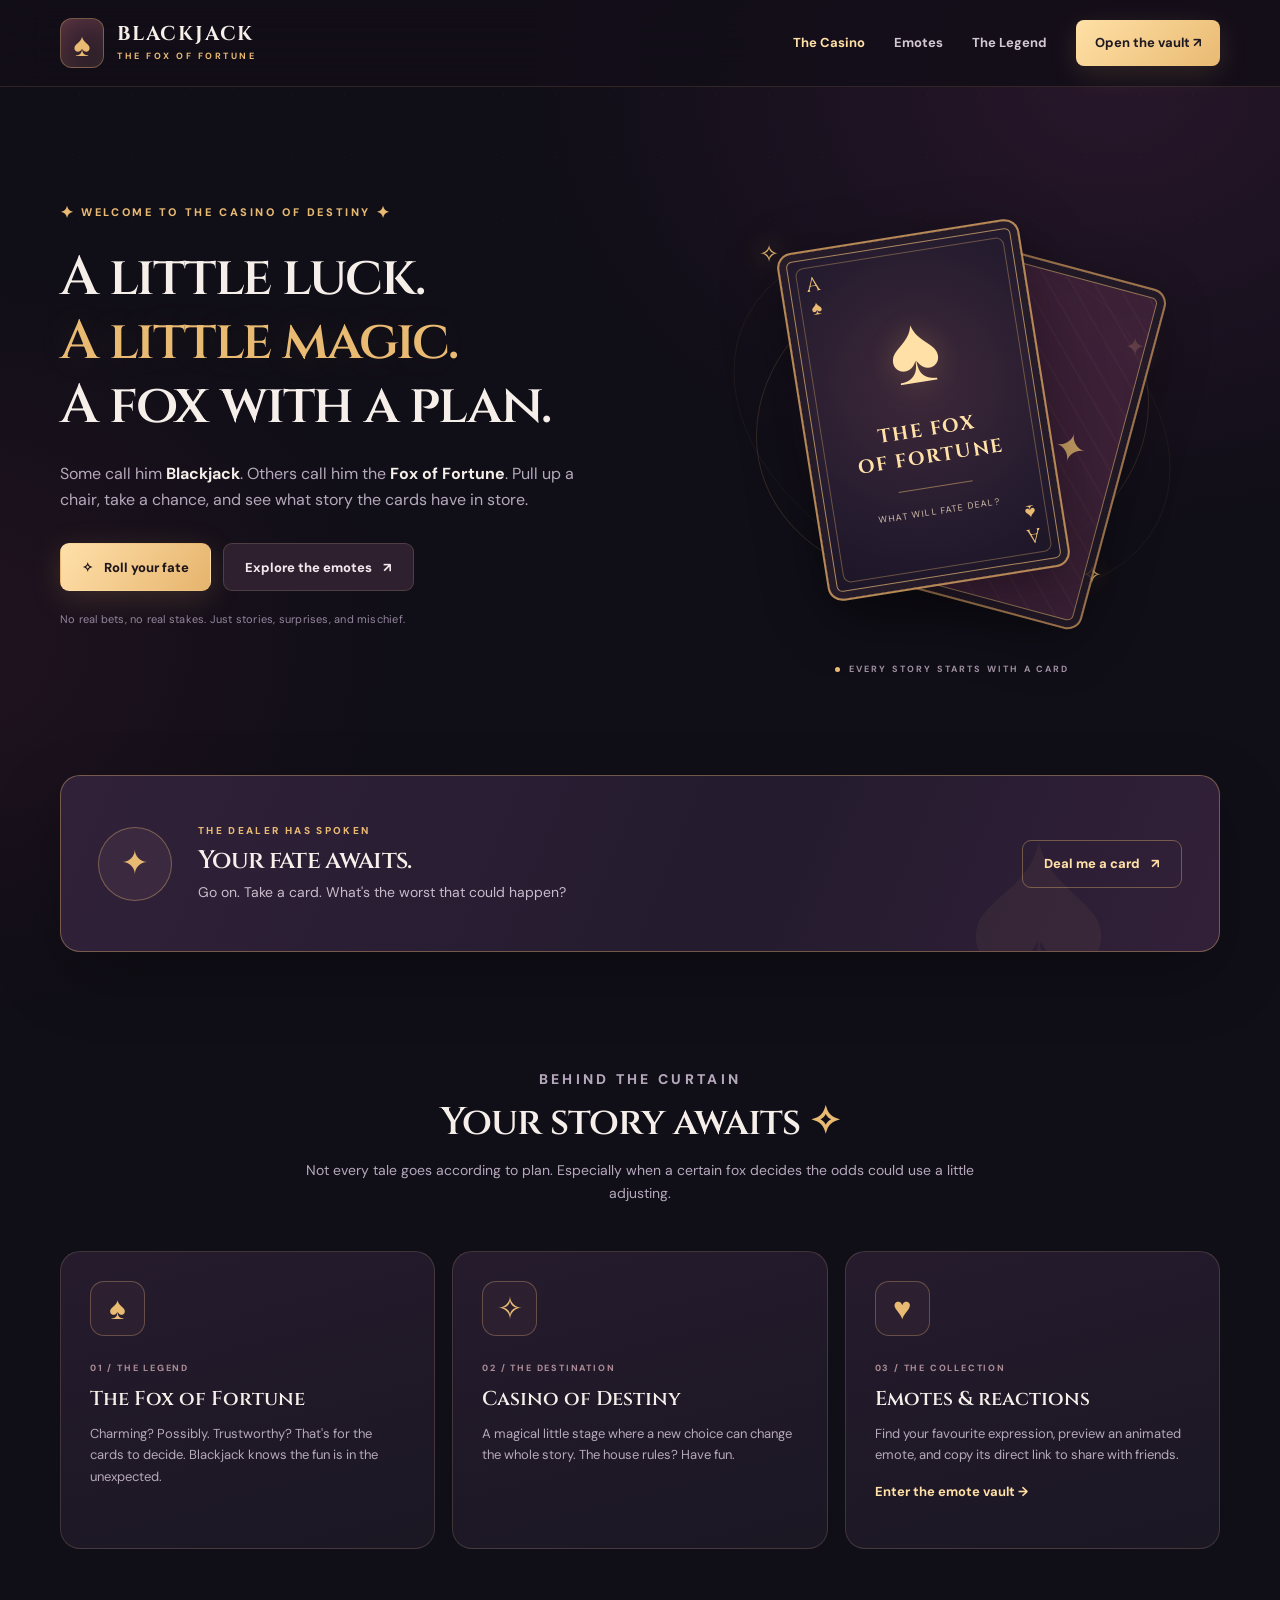
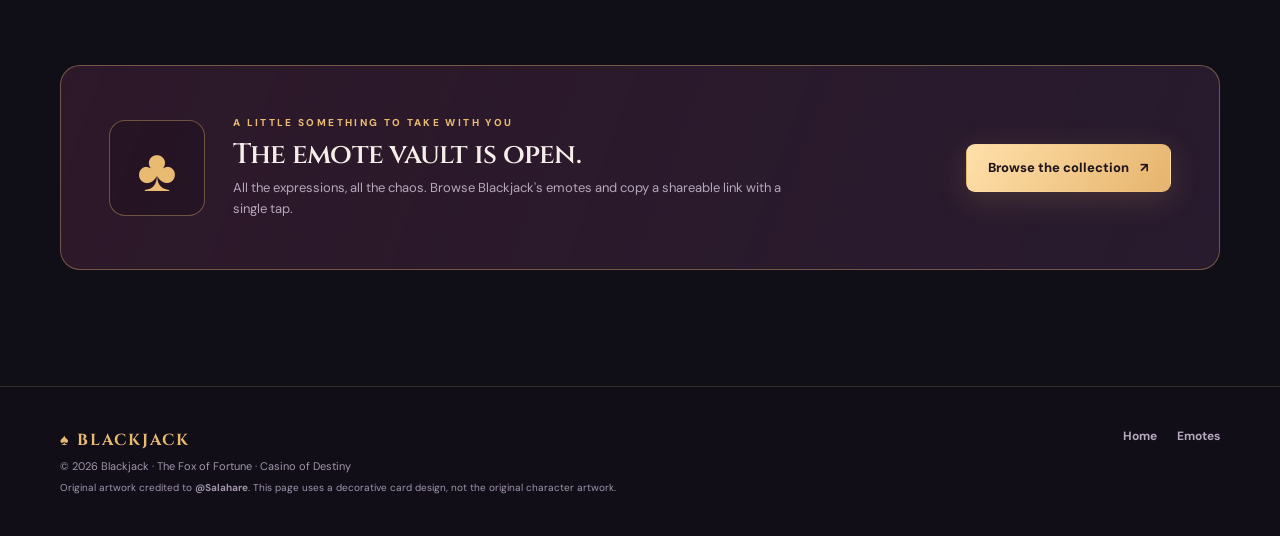
==== commit 34567ac8: "emotes added" ====
--- a/index.html
+++ b/index.html
@@ -1,102 +1,225 @@
 <!doctype html>
 <html lang="en">
-<head>
-  <meta charset="utf-8">
-  <meta name="viewport" content="width=device-width, initial-scale=1">
-  <meta name="theme-color" content="#182825">
-  <meta name="description" content="Enter Blackjacksetzer's little theatre of fox tricks, magical cards, spectacularly bad jokes, and Dream Drops Crew adventures. Watch the latest streams and take a peek backstage.">
-  <meta property="og:type" content="website">
-  <meta property="og:title" content="Blackjacksetzer | The Fox's Little Theatre">
-  <meta property="og:description" content="An enchanted stage for a sly fox, a few magic tricks, and a magnificent collection of bad jokes.">
-  <meta property="og:url" content="https://blackjacksetzer.creatorpromote.com/">
-  <meta property="og:image" content="https://yt3.googleusercontent.com/gaW077oc359YVnU6pL-nPXtX8bQclyhd_rMKbYUo9vFjRSRrq20tqk5AeN0xKnLdc4bsPkdV=s160-c-k-c0x00ffffff-no-rj">
-  <meta name="twitter:card" content="summary_large_image">
-  <meta name="twitter:title" content="Blackjacksetzer | The Fox's Little Theatre">
-  <meta name="twitter:description" content="Step into the show: cards, tricks, stories, and the occasional fox-shaped disaster.">
-  <meta name="twitter:image" content="https://yt3.googleusercontent.com/gaW077oc359YVnU6pL-nPXtX8bQclyhd_rMKbYUo9vFjRSRrq20tqk5AeN0xKnLdc4bsPkdV=s160-c-k-c0x00ffffff-no-rj">
-  <link rel="icon" type="image/svg+xml" href="https://yt3.googleusercontent.com/gaW077oc359YVnU6pL-nPXtX8bQclyhd_rMKbYUo9vFjRSRrq20tqk5AeN0xKnLdc4bsPkdV=s160-c-k-c0x00ffffff-no-rj" id="site-favicon">
-  <link rel="apple-touch-icon" href="img/touch-icon.png" id="apple-icon">
-  <link rel="preconnect" href="https://fonts.googleapis.com">
-  <link rel="preconnect" href="https://fonts.gstatic.com" crossorigin>
-  <link href="https://fonts.googleapis.com/css2?family=DM+Sans:wght@400;500;600;700&family=Playfair+Display:wght@500;600;700;800&display=swap" rel="stylesheet">
-  <link rel="stylesheet" href="css/style.css">
-  <title>Blackjacksetzer | The Fox's Little Theatre</title>
-</head>
-<body>
-  <a class="skip-link" href="#main">Skip to the show</a>
-  <div class="ambient-glow" aria-hidden="true"></div>
-  <header class="site-header" id="top">
-    <div class="header-inner wrap">
-      <a class="brand" href="#top" aria-label="Blackjacksetzer home"><img src="https://yt3.googleusercontent.com/gaW077oc359YVnU6pL-nPXtX8bQclyhd_rMKbYUo9vFjRSRrq20tqk5AeN0xKnLdc4bsPkdV=s160-c-k-c0x00ffffff-no-rj" alt="" width="44" height="44"><span><strong>BLACKJACK</strong><small>THE FOX'S LITTLE THEATRE</small></span></a>
-      <button class="menu-toggle" type="button" aria-label="Open navigation" aria-expanded="false" aria-controls="primary-nav"><span></span><span></span><span></span></button>
-      <nav class="primary-nav" id="primary-nav" aria-label="Main navigation">
-        <a href="#about">The fox</a><a href="#acts">The show</a><a href="#trick">Pick a card</a><a href="#streams">Livestreams</a><a href="#find-me" class="nav-highlight">Backstage ↗</a>
+  <head>
+    <meta charset="utf-8" />
+    <meta name="viewport" content="width=device-width, initial-scale=1" />
+    <meta name="theme-color" content="#15111f" />
+    <title>Blackjack ♠ The Fox of Fortune</title>
+    <meta
+      name="description"
+      content="Step into Blackjack's Casino of Destiny: a little fox magic, a twist of fate, and a collection of shareable emotes."
+    />
+    <meta property="og:title" content="Blackjack ♠ The Fox of Fortune" />
+    <meta
+      property="og:description"
+      content="A little fox magic, a twist of fate, and shareable emotes from the Casino of Destiny."
+    />
+    <meta property="og:type" content="website" />
+    <meta
+      property="og:url"
+      content="https://blackjacksetzer.creatorpromote.com/"
+    />
+    <link rel="canonical" href="https://blackjacksetzer.creatorpromote.com/" />
+    <link rel="stylesheet" href="/css/site.css" />
+    <script src="/js/site.js" defer></script>
+
+    <!-- Blackjacksetzer Favicon -->
+    <link
+      rel="icon"
+      type="image/jpeg"
+      href="https://yt3.googleusercontent.com/gaW077oc359YVnU6pL-nPXtX8bQclyhd_rMKbYUo9vFjRSRrq20tqk5AeN0xKnLdc4bsPkdV=s160-c-k-c0x00ffffff-no-rj"
+    />
+
+    <link
+      rel="apple-touch-icon"
+      href="https://yt3.googleusercontent.com/gaW077oc359YVnU6pL-nPXtX8bQclyhd_rMKbYUo9vFjRSRrq20tqk5AeN0xKnLdc4bsPkdV=s160-c-k-c0x00ffffff-no-rj"
+    />
+  </head>
+  <body class="home-page">
+    <a class="skip-link" href="#main">Skip to content</a>
+    <div class="ambient-stars" aria-hidden="true"></div>
+    <header class="site-header">
+      <nav class="nav-shell container" aria-label="Main navigation">
+        <a class="brand" href="/" aria-label="Blackjack home"
+          ><span class="brand-icon" aria-hidden="true">♠</span
+          ><span
+            ><strong>BLACKJACK</strong><small>THE FOX OF FORTUNE</small></span
+          ></a
+        >
+        <button
+          class="menu-toggle"
+          type="button"
+          aria-label="Open menu"
+          aria-expanded="false"
+          aria-controls="primary-nav"
+        >
+          <span></span><span></span><span></span>
+        </button>
+        <div class="nav-links" id="primary-nav">
+          <a href="/" aria-current="page">The Casino</a
+          ><a href="/emotes">Emotes</a><a href="#story">The Legend</a
+          ><a class="nav-cta" href="/emotes"
+            >Open the vault <span aria-hidden="true">↗</span></a
+          >
+        </div>
       </nav>
-    </div>
-  </header>
-  <main id="main">
-    <section class="hero" aria-labelledby="hero-title">
-      <div class="stage-top" aria-hidden="true"><span>✦</span><span>✦</span><span>✦</span><span>✦</span><span>✦</span><span>✦</span><span>✦</span><span>✦</span><span>✦</span><span>✦</span><span>✦</span></div>
-      <div class="curtain curtain-left" aria-hidden="true"></div><div class="curtain curtain-right" aria-hidden="true"></div>
-      <div class="wrap hero-layout">
+    </header>
+
+    <main id="main">
+      <section class="hero container" aria-labelledby="hero-title">
         <div class="hero-copy">
-          <p class="eyebrow light"><span class="sparkle">✧</span> DREAM DROPS CREW PRESENTS <span class="sparkle">✧</span></p>
-          <div class="ornament">✦ <span>WELCOME TO THE SHOW</span> ✦</div>
-          <h1 id="hero-title">A little magic.<br><em>A lot of mischief.</em></h1>
-          <p class="hero-description">There's a fox behind the curtain, a deck up his sleeve, and a joke that probably shouldn't be told twice. Take your seat — <strong>Blackjacksetzer</strong> is about to begin.</p>
-          <div class="hero-actions"><a class="button gold" href="#trick">Pick your fate <span aria-hidden="true">✦</span></a><a class="button outlined" href="#streams">Watch the show <span aria-hidden="true">↗</span></a></div>
-          <p class="small-note"><span class="dot"></span> No real gambling here. Just stories, tricks, and a mischievous fox.</p>
-        </div>
-        <div class="hero-art">
-          <div class="poster-frame">
-            <div class="poster-top">★ &nbsp; ONE FOX. UNLIMITED TROUBLE. &nbsp; ★</div>
-            <div class="portrait-area"><span class="orbit orbit-one" aria-hidden="true">✦</span><span class="orbit orbit-two" aria-hidden="true">✧</span><span class="orbit orbit-three" aria-hidden="true">✴</span>
-              <img id="creator-avatar" class="creator-avatar" src="https://yt3.googleusercontent.com/gaW077oc359YVnU6pL-nPXtX8bQclyhd_rMKbYUo9vFjRSRrq20tqk5AeN0xKnLdc4bsPkdV=s160-c-k-c0x00ffffff-no-rj" alt="Blackjacksetzer the fox — decorative portrait" width="360" height="360">
-              <span class="portrait-bottom">THE FOX OF FORTUNE</span>
+          <p class="eyebrow">
+            <span class="tiny-star">✦</span> WELCOME TO THE CASINO OF DESTINY
+            <span class="tiny-star">✦</span>
+          </p>
+          <h1 id="hero-title">
+            A little luck.<br /><em>A little magic.</em><br />A fox with a plan.
+          </h1>
+          <p class="hero-description">
+            Some call him <strong>Blackjack</strong>. Others call him the
+            <strong>Fox of Fortune</strong>. Pull up a chair, take a chance, and
+            see what story the cards have in store.
+          </p>
+          <div class="hero-actions">
+            <button id="roll-fate" class="btn btn-primary" type="button">
+              <span aria-hidden="true">✧</span> Roll your fate</button
+            ><a class="btn btn-secondary" href="/emotes"
+              >Explore the emotes <span aria-hidden="true">↗</span></a
+            >
+          </div>
+          <p class="fine-print">
+            No real bets, no real stakes. Just stories, surprises, and mischief.
+          </p>
+        </div>
+        <div class="card-stage" aria-label="Fortune card illustration">
+          <div class="orbit orbit-1" aria-hidden="true"></div>
+          <div class="orbit orbit-2" aria-hidden="true"></div>
+          <span class="stage-spark spark-a" aria-hidden="true">✧</span
+          ><span class="stage-spark spark-b" aria-hidden="true">✦</span
+          ><span class="stage-spark spark-c" aria-hidden="true">✧</span>
+          <div class="floating-card card-back" aria-hidden="true">
+            <div class="card-ornament">
+              <span>✦</span><span>♣</span><span>✦</span>
             </div>
-            <div class="poster-bottom"><span>♠</span> THE HOUSE OF IMPOSSIBLE TRICKS <span>♠</span></div>
-          </div>
-          <span class="floating-card card-a" aria-hidden="true">A<span>♠</span></span><span class="floating-card card-b" aria-hidden="true">J<span>✦</span></span>
+          </div>
+          <div class="floating-card card-front" aria-hidden="true">
+            <div class="card-corner corner-top">A<br />♠</div>
+            <div class="card-center">
+              <span class="fox-glyph">♠</span
+              ><span class="card-motto">THE FOX<br />OF FORTUNE</span
+              ><span class="card-rule"></span
+              ><span class="card-small">WHAT WILL FATE DEAL?</span>
+            </div>
+            <div class="card-corner corner-bottom">A<br />♠</div>
+          </div>
+          <div class="stage-caption">
+            <span class="caption-dot"></span> EVERY STORY STARTS WITH A CARD
+          </div>
+        </div>
+      </section>
+
+      <section
+        class="section container fortune-section"
+        id="fate"
+        aria-labelledby="fortune-title"
+      >
+        <div class="fortune-panel">
+          <div class="fortune-mark" aria-hidden="true">✦</div>
+          <div class="fortune-content">
+            <p class="eyebrow">THE DEALER HAS SPOKEN</p>
+            <h2 id="fortune-title">Your fate awaits.</h2>
+            <p id="fortune-message" class="fortune-message" aria-live="polite">
+              Go on. Take a card. What's the worst that could happen?
+            </p>
+          </div>
+          <button class="btn btn-outline" id="deal-again" type="button">
+            Deal me a card <span aria-hidden="true">↗</span>
+          </button>
+        </div>
+      </section>
+
+      <section
+        class="section container"
+        id="story"
+        aria-labelledby="story-title"
+      >
+        <div class="section-heading">
+          <p class="eyebrow">BEHIND THE CURTAIN</p>
+          <h2 id="story-title">
+            Your story awaits <span class="gold-text">✧</span>
+          </h2>
+          <p>
+            Not every tale goes according to plan. Especially when a certain fox
+            decides the odds could use a little adjusting.
+          </p>
+        </div>
+        <div class="feature-grid">
+          <article class="feature-card">
+            <span class="feature-icon" aria-hidden="true">♠</span
+            ><span class="feature-label">01 / THE LEGEND</span>
+            <h3>The Fox of Fortune</h3>
+            <p>
+              Charming? Possibly. Trustworthy? That's for the cards to decide.
+              Blackjack knows the fun is in the unexpected.
+            </p>
+          </article>
+          <article class="feature-card">
+            <span class="feature-icon" aria-hidden="true">✧</span
+            ><span class="feature-label">02 / THE DESTINATION</span>
+            <h3>Casino of Destiny</h3>
+            <p>
+              A magical little stage where a new choice can change the whole
+              story. The house rules? Have fun.
+            </p>
+          </article>
+          <article class="feature-card">
+            <span class="feature-icon" aria-hidden="true">♥</span
+            ><span class="feature-label">03 / THE COLLECTION</span>
+            <h3>Emotes & reactions</h3>
+            <p>
+              Find your favourite expression, preview an animated emote, and
+              copy its direct link to share with friends.
+            </p>
+            <a class="text-link" href="/emotes"
+              >Enter the emote vault <span aria-hidden="true">→</span></a
+            >
+          </article>
+        </div>
+      </section>
+
+      <section
+        class="section container vault-promo"
+        aria-labelledby="vault-title"
+      >
+        <div class="vault-symbol" aria-hidden="true">♣</div>
+        <div>
+          <p class="eyebrow">A LITTLE SOMETHING TO TAKE WITH YOU</p>
+          <h2 id="vault-title">The emote vault is open.</h2>
+          <p>
+            All the expressions, all the chaos. Browse Blackjack's emotes and
+            copy a shareable link with a single tap.
+          </p>
+        </div>
+        <a class="btn btn-primary" href="/emotes"
+          >Browse the collection <span aria-hidden="true">↗</span></a
+        >
+      </section>
+    </main>
+
+    <footer class="site-footer">
+      <div class="container footer-inner">
+        <div>
+          <span class="footer-brand">♠ BLACKJACK</span>
+          <p>© 2026 Blackjack · The Fox of Fortune · Casino of Destiny</p>
+          <p class="credits">
+            Original artwork credited to <strong>@Salahare</strong>. This page
+            uses a decorative card design, not the original character artwork.
+          </p>
+        </div>
+        <div class="footer-links">
+          <a href="/">Home</a><a href="/emotes">Emotes</a>
         </div>
       </div>
-      <div class="stage-foot" aria-hidden="true"></div>
-    </section>
-
-    <section class="intro section-pad" id="about" aria-labelledby="about-title">
-      <div class="wrap intro-layout">
-        <div class="section-heading"><p class="eyebrow">✦ MEET YOUR HOST ✦</p><h2 id="about-title">A sly little fox with <em>an excellent poker face.</em></h2><div class="heading-rule"></div></div>
-        <div class="intro-copy"><p>Blackjack has a reputation for a little chaos, a fondness for magic tricks, and jokes so bad they somehow circle back around to being funny. Perhaps the real trick is getting the audience to laugh <em>before</em> they notice their card has disappeared.</p><p>Among the <a href="https://dreamdropscrew.creatorpromote.com/" target="_blank" rel="noopener noreferrer">Dream Drops Crew</a>, the fox belongs to the same enchanted world as the forest's spirits and the stories that grow from unexpected encounters. His tale has its darker corners, too — but tonight, the spotlight is on laughter.</p><a href="#acts" class="text-link">See what is on the programme <span aria-hidden="true">→</span></a></div>
-      </div>
-    </section>
-
-    <section class="acts section-pad" id="acts" aria-labelledby="acts-title">
-      <div class="wrap"><div class="section-heading center"><p class="eyebrow">THE EVENING'S PROGRAMME</p><h2 id="acts-title">Three acts. <em>Questionable outcomes.</em></h2><p class="section-sub">A modest performance with a surprisingly high chance of nonsense.</p></div>
-      <div class="acts-grid">
-        <article class="act-card"><div class="act-art art-magic"><span class="art-ornament">✦</span><div class="magician-hat">♠</div><span class="art-spark a1">✧</span><span class="art-spark a2">✦</span></div><div class="act-body"><span class="act-number">ACT I · SLEIGHT OF HAND</span><h3>Now you see it…</h3><p>Cards, conjuring, illusions, and the faint suspicion that the fox was cheating at his own magic trick.</p></div></article>
-        <article class="act-card"><div class="act-art art-comedy"><div class="smile-mask">:D</div><span class="art-spark a1">✧</span><span class="art-spark a2">✧</span></div><div class="act-body"><span class="act-number">ACT II · TRAGICALLY FUNNY</span><h3>The terrible joke</h3><p>A punchline that makes the entire room groan. Somehow, the fox calls that a standing ovation.</p></div></article>
-        <article class="act-card"><div class="act-art art-stories"><span class="open-book">✧</span><span class="art-spark a1">✦</span><span class="art-spark a2">✧</span></div><div class="act-body"><span class="act-number">ACT III · OUR WORLD</span><h3>Tales beyond the curtain</h3><p>Friends, unexpected adventures, and a story shared with the Dream Drops Crew — written one chaotic moment at a time.</p></div></article>
-      </div></div>
-    </section>
-
-    <section class="magic-section section-pad" id="trick" aria-labelledby="trick-title">
-      <div class="wrap magic-layout"><div class="magic-description"><p class="eyebrow light">✧ AUDIENCE PARTICIPATION ✧</p><h2 id="trick-title">Go on.<br><em>Pick a card.</em></h2><p>The fox has shuffled three cards onto the table. One holds a charming surprise, another a questionable prophecy. The third? Well, he won't tell us what he did to the third.</p><p class="no-stakes">A tiny interactive magic trick. No bets, no prizes — just a playful story prompt.</p><button class="button gold shuffle-button" id="shuffle-cards" type="button">Shuffle the deck <span aria-hidden="true">↻</span></button></div>
-        <div class="trick-display"><div class="cards-dealt" id="cards-dealt" role="group" aria-label="Three magic cards">
-          <button class="trick-card" data-card="0" type="button" aria-label="Reveal the first magic card" aria-pressed="false"><span class="card-inner"><span class="card-back"><span class="small-suit">✦</span><span class="card-pattern">B</span><span class="small-suit bottom">✦</span></span><span class="card-front"><span class="revealed-symbol">✧</span><span class="revealed-title">Mystery</span><span class="revealed-small">THE FOX HAS SPOKEN</span></span></span></button>
-          <button class="trick-card" data-card="1" type="button" aria-label="Reveal the second magic card" aria-pressed="false"><span class="card-inner"><span class="card-back"><span class="small-suit">✦</span><span class="card-pattern">B</span><span class="small-suit bottom">✦</span></span><span class="card-front"><span class="revealed-symbol">✧</span><span class="revealed-title">Mystery</span><span class="revealed-small">THE FOX HAS SPOKEN</span></span></span></button>
-          <button class="trick-card" data-card="2" type="button" aria-label="Reveal the third magic card" aria-pressed="false"><span class="card-inner"><span class="card-back"><span class="small-suit">✦</span><span class="card-pattern">B</span><span class="small-suit bottom">✦</span></span><span class="card-front"><span class="revealed-symbol">✧</span><span class="revealed-title">Mystery</span><span class="revealed-small">THE FOX HAS SPOKEN</span></span></span></button>
-        </div><div class="trick-message" id="trick-message" role="status" aria-live="polite"><span>✦</span> Choose one card to reveal the fox's next trick. <span>✦</span></div></div>
-      </div>
-    </section>
-
-    <section class="streams section-pad" id="streams" aria-labelledby="streams-title"><div class="wrap">
-      <div class="stream-heading"><div><p class="eyebrow">✦ THE SHOW MUST GO ON ✦</p><h2 id="streams-title">From the <em>live stage.</em></h2><p class="section-sub">The six latest public livestreams from the connected YouTube channel.</p></div><button class="refresh-button" id="refresh-streams" type="button">↻ Refresh</button></div>
-      <p class="feed-status" id="stream-status" aria-live="polite">The theatre is preparing the projector…</p><div class="stream-grid" id="stream-grid"></div><p class="feed-updated" id="stream-updated"></p>
-      <div class="streams-cta"><a id="youtube-channel-link" href="https://www.youtube.com/results?search_query=Blackjacksetzer" target="_blank" rel="noopener noreferrer">Find Blackjack on YouTube ↗</a></div>
-    </div></section>
-
-    <section class="backstage section-pad" id="find-me" aria-labelledby="find-title"><div class="wrap backstage-layout"><div class="backstage-stamp" aria-hidden="true"><img src="" alt=""><span>ADMIT ONE · FOREVER CURIOUS</span></div><div><p class="eyebrow light">NO CURTAIN CALL JUST YET</p><h2 id="find-title">There's always <em>room for one more.</em></h2><p>Catch another story, peek into the wider crew, or discover the places Blackjack has shared on his YouTube channel. The backstage door is open — mind the disappearing cards.</p><div class="backstage-links"><a href="https://dreamdropscrew.creatorpromote.com/" target="_blank" rel="noopener noreferrer">Dream Drops Crew ↗</a><a id="backstage-youtube" href="https://www.youtube.com/results?search_query=Blackjacksetzer" target="_blank" rel="noopener noreferrer">YouTube ↗</a></div><div id="extra-links" hidden><h3>More from the fox</h3><div class="extra-links" id="extra-links-list"></div></div></div></div></section>
-  </main>
-  <footer class="site-footer"><div class="wrap footer-inner"><span class="footer-monogram">♠</span><p>© <span id="year">2026</span> Blackjacksetzer · A little fox magic for the Dream Drops Crew.<br><small>Original Blackjack character artwork credited to <strong>@Salahare</strong> on the previous website.</small></p><a href="#top">Back to the spotlight ↑</a></div></footer>
-  <script src="js/youtube-config.js"></script><script src="js/site.js" defer></script><script src="js/youtube.js" defer></script>
-</body>
+    </footer>
+  </body>
 </html>
--- a/css/site.css
+++ b/css/site.css
@@ -0,0 +1,9 @@
+@import url('https://fonts.googleapis.com/css2?family=Cinzel:wght@400;500;600;700&family=DM+Sans:wght@400;500;600;700;800&display=swap');
+:root{color-scheme:dark;--bg:#100e17;--bg2:#17111f;--panel:#201827;--panel2:#281d30;--line:rgba(244,213,164,.16);--line-strong:rgba(234,185,113,.38);--ink:#f6eee9;--muted:#b6a8bc;--gold:#e9ba72;--gold-light:#ffe0a6;--rose:#e7839e;--burgundy:#7c2e54;--shadow:0 24px 65px rgba(0,0,0,.26);--radius:20px;--content:1160px;font-family:'DM Sans',Arial,sans-serif}
+*{box-sizing:border-box}html{scroll-behavior:smooth;scroll-padding-top:95px}body{margin:0;background:radial-gradient(ellipse 900px 680px at 87% 4%,rgba(102,45,94,.27),transparent 65%),radial-gradient(ellipse 650px 540px at -5% 30%,rgba(111,42,72,.18),transparent 70%),var(--bg);color:var(--ink);line-height:1.65;min-width:320px;overflow-x:hidden}body::before{content:'';position:fixed;inset:0;pointer-events:none;z-index:-1;opacity:.32;background-image:radial-gradient(circle,rgba(243,206,150,.23) .85px,transparent 1px);background-size:53px 63px;mask-image:linear-gradient(to bottom,black,transparent 93%)}a{color:inherit}button,input,select{font:inherit}button,a{-webkit-tap-highlight-color:transparent}button{cursor:pointer}img{max-width:100%}h1,h2,h3,p{margin-top:0}h1,h2,h3{line-height:1.14}h1,h2,.feature-card h3,.fortune-panel h2{font-family:'Cinzel',Georgia,serif;font-weight:600}h1 em{font-style:normal;color:var(--gold);text-shadow:0 0 36px rgba(233,186,114,.13)}h1{letter-spacing:-.035em}h2{letter-spacing:-.027em}strong{font-weight:700}::selection{background:var(--rose);color:#20101b}:focus-visible{outline:3px solid var(--gold-light);outline-offset:3px}.sr-only{position:absolute!important;width:1px;height:1px;padding:0;margin:-1px;overflow:hidden;clip:rect(0,0,0,0);white-space:nowrap;border:0}.container{width:min(calc(100% - 48px),var(--content));margin-inline:auto}.skip-link{position:absolute;left:16px;top:-80px;background:var(--gold);color:#221524;padding:8px 16px;z-index:1000;border-radius:10px}.skip-link:focus{top:12px}.site-header{position:sticky;top:0;z-index:60;background:rgba(19,14,25,.88);backdrop-filter:blur(22px);border-bottom:1px solid rgba(233,186,114,.14)}.nav-shell{height:86px;display:flex;align-items:center;justify-content:space-between;gap:24px}.brand{display:inline-flex;align-items:center;gap:13px;text-decoration:none;min-width:0}.brand-icon{width:44px;height:50px;flex:0 0 auto;display:grid;place-items:center;border:1px solid var(--line-strong);border-radius:12px;background:linear-gradient(145deg,#4b2a3c,#201823);font-size:32px;color:var(--gold);box-shadow:inset 0 0 23px rgba(238,177,100,.11)}.brand strong{display:block;color:var(--ink);font-family:'Cinzel',serif;line-height:1.05;font-size:20px;letter-spacing:.09em}.brand small{display:block;font-size:9px;letter-spacing:.28em;color:var(--gold);margin-top:5px;font-weight:700}.nav-links{display:flex;align-items:center;gap:29px}.nav-links a{font-size:13px;font-weight:700;color:#d4c8d2;text-decoration:none;transition:color .2s}.nav-links a:hover,.nav-links a[aria-current=page]{color:var(--gold-light)}.nav-links .nav-cta{color:#1e1820;background:linear-gradient(135deg,var(--gold-light),var(--gold));padding:12px 19px;border-radius:8px;box-shadow:0 7px 28px rgba(233,186,114,.14)}.nav-links .nav-cta:hover{color:#1e1820;filter:brightness(1.08)}.menu-toggle{display:none;border:1px solid var(--line);background:#2b202f;border-radius:10px;width:44px;height:42px;align-items:center;flex-direction:column;justify-content:center;gap:5px}.menu-toggle span{display:block;width:19px;height:2px;background:var(--gold-light)}.hero{min-height:620px;display:grid;grid-template-columns:minmax(0,1.06fr) minmax(330px,.94fr);align-items:center;gap:20px;padding-top:75px;padding-bottom:60px}.eyebrow{font-size:11px;font-weight:800;letter-spacing:.235em;color:var(--gold);text-transform:uppercase;margin-bottom:20px}.tiny-star{font-size:16px;vertical-align:-2px}.hero h1{font-size:clamp(37px,4.25vw,62px);line-height:1.18;margin-bottom:22px}.hero-description{font-size:16px;color:var(--muted);max-width:520px;margin-bottom:30px}.hero-description strong{color:var(--ink)}.hero-actions{display:flex;flex-wrap:wrap;gap:12px;align-items:center}.btn{border:1px solid transparent;display:inline-flex;align-items:center;justify-content:center;gap:11px;text-decoration:none;border-radius:9px;min-height:48px;padding:11px 21px;font-size:13px;font-weight:800;transition:transform .2s,border-color .2s,background .2s,box-shadow .2s;white-space:nowrap}.btn:hover{transform:translateY(-2px)}.btn-primary{color:#1f151b;background:linear-gradient(125deg,#ffe0aa,#e6b46d);box-shadow:0 7px 30px rgba(230,180,109,.17)}.btn-primary:hover{box-shadow:0 10px 35px rgba(230,180,109,.28)}.btn-secondary{color:#f2e8ed;background:#2e202e;border-color:rgba(239,210,175,.17)}.btn-secondary:hover{border-color:rgba(239,210,175,.45)}.btn-outline{background:transparent;border-color:var(--line-strong);color:var(--gold-light)}.btn-outline:hover{background:rgba(233,186,114,.08)}.btn-small{min-height:43px;padding-inline:17px}.fine-print{font-size:11px;color:#94859e;margin-top:19px;letter-spacing:.02em}.card-stage{height:515px;display:grid;place-items:center;position:relative;isolation:isolate;transform-style:preserve-3d}.card-stage::before{content:'';position:absolute;width:360px;height:360px;border-radius:50%;background:radial-gradient(circle,rgba(164,70,121,.24),rgba(164,70,121,.08) 40%,transparent 71%);filter:blur(11px);z-index:-2}.orbit{position:absolute;width:397px;height:397px;max-width:90%;max-height:90%;border:1px solid rgba(233,186,114,.16);border-radius:50%;transform:rotate(-14deg) scaleY(.81)}.orbit-2{width:460px;height:460px;border-color:rgba(233,186,114,.07);transform:rotate(26deg) scaleY(.7)}.stage-spark{position:absolute;color:var(--gold);font-size:24px;text-shadow:0 0 28px var(--gold)}.spark-a{top:14%;left:14%}.spark-b{right:14%;top:32%}.spark-c{right:22%;bottom:16%}.floating-card{position:absolute;width:245px;height:352px;border-radius:15px;border:2px solid #b78956;box-shadow:0 17px 60px rgba(0,0,0,.38),inset 0 0 0 7px #251b29,inset 0 0 0 8px #ab875f}.card-back{background:repeating-linear-gradient(45deg,transparent 0 18px,rgba(255,199,145,.035) 18px 20px),#43243c;transform:translate(53px,11px) rotate(15deg);opacity:.83}.card-ornament{height:100%;display:flex;align-items:center;justify-content:center;gap:20px;color:var(--gold);font-size:39px}.card-ornament span:nth-child(2){font-size:94px}.card-front{background:radial-gradient(circle at 50% 42%,#3e293a 0,#241b2e 67%,#1b1525 100%);transform:translate(-29px,-10px) rotate(-9deg);display:flex;align-items:center;justify-content:center;animation:float 6s ease-in-out infinite}.card-front::after{content:'';position:absolute;inset:15px;border:1px solid rgba(238,185,114,.35);border-radius:8px;pointer-events:none}.card-corner{position:absolute;left:24px;top:21px;font-family:'Cinzel',serif;line-height:1.2;color:var(--gold);font-size:20px;text-align:center}.corner-bottom{left:auto;top:auto;right:24px;bottom:21px;transform:rotate(180deg)}.card-center{text-align:center;display:flex;flex-direction:column;align-items:center;gap:17px}.fox-glyph{width:95px;height:100px;display:grid;place-items:center;color:var(--gold-light);font-size:96px;line-height:1;text-shadow:0 0 28px rgba(234,181,111,.22)}.card-motto{font-family:'Cinzel',serif;color:var(--gold-light);font-weight:700;font-size:19px;letter-spacing:.09em;line-height:1.4}.card-rule{height:1px;background:var(--gold);width:75px;opacity:.5}.card-small{font-size:9px;letter-spacing:.14em;color:#d3bfa9}.stage-caption{position:absolute;bottom:0;font-size:9px;font-weight:700;color:#9f8fa2;letter-spacing:.24em;display:flex;gap:9px;align-items:center}.caption-dot{width:5px;height:5px;border-radius:50%;background:var(--gold)}@keyframes float{0%,100%{transform:translate(-29px,-10px) rotate(-9deg)}50%{transform:translate(-29px,-20px) rotate(-7deg)}}.section{margin-top:38px;margin-bottom:116px}.fortune-panel{position:relative;min-height:177px;display:flex;align-items:center;gap:26px;justify-content:space-between;padding:30px 37px;background:linear-gradient(112deg,#302139,#241b2e 59%,#322039);border:1px solid var(--line-strong);border-radius:var(--radius);box-shadow:var(--shadow);overflow:hidden}.fortune-panel::after{content:'♠';position:absolute;right:110px;bottom:-92px;font-size:265px;line-height:1;color:rgba(233,186,114,.05);pointer-events:none}.fortune-mark{width:74px;height:74px;display:grid;place-items:center;border:1px solid var(--line-strong);border-radius:50%;color:var(--gold);background:#3a293f;font-size:33px;flex:0 0 auto}.fortune-content{flex:1;z-index:1;min-width:0}.fortune-content .eyebrow{margin:0 0 8px;font-size:10px}.fortune-panel h2{font-size:25px;margin-bottom:5px}.fortune-message{margin:0;color:#cabbcb;font-size:14px;max-width:560px}.fortune-panel .btn{z-index:1}.fortune-panel.dealt .fortune-message{animation:deal-in .35s ease-out}@keyframes deal-in{from{opacity:.25;transform:translateY(7px)}to{opacity:1;transform:none}}.section-heading{text-align:center;max-width:690px;margin:0 auto 46px}.section-heading .eyebrow{margin-bottom:10px}.section-heading h2{font-size:clamp(28px,3vw,40px);margin-bottom:14px}.section-heading p{color:var(--muted);font-size:14px}.gold-text{color:var(--gold)}.feature-grid{display:grid;grid-template-columns:repeat(3,minmax(0,1fr));gap:17px}.feature-card{min-width:0;min-height:298px;background:linear-gradient(165deg,#251b2d,#1b1723);border:1px solid var(--line);border-radius:var(--radius);padding:29px;transition:transform .2s,border-color .2s}.feature-card:hover{transform:translateY(-3px);border-color:var(--line-strong)}.feature-icon{display:grid;place-items:center;width:55px;height:55px;border:1px solid rgba(235,185,125,.31);border-radius:14px;color:var(--gold);background:rgba(200,127,127,.06);font-size:31px;margin-bottom:25px}.feature-label{display:block;font-weight:800;color:#ab8c95;font-size:9px;letter-spacing:.2em;margin-bottom:12px}.feature-card h3{font-size:20px;margin-bottom:12px}.feature-card p{font-size:13px;color:var(--muted);margin-bottom:12px}.text-link{color:var(--gold-light);font-weight:700;font-size:13px;text-decoration:none}.text-link:hover{text-decoration:underline}.vault-promo{min-height:205px;display:flex;align-items:center;gap:28px;background:linear-gradient(110deg,rgba(101,45,77,.34),rgba(45,30,51,.84));border:1px solid var(--line-strong);border-radius:var(--radius);padding:40px 48px}.vault-symbol{font-size:60px;color:var(--gold);width:96px;height:96px;display:grid;place-items:center;flex:0 0 auto;border:1px solid var(--line-strong);border-radius:16px;background:rgba(11,8,18,.2)}.vault-promo>div:nth-child(2){flex:1}.vault-promo .eyebrow{font-size:10px;margin-bottom:7px}.vault-promo h2{font-size:28px;margin-bottom:6px}.vault-promo p:not(.eyebrow){color:var(--muted);font-size:13px;margin:0;max-width:565px}.site-footer{border-top:1px solid var(--line);background:#110e17;margin-top:70px;padding:40px 0}.footer-inner{display:flex;gap:30px;justify-content:space-between;align-items:flex-start}.footer-brand{font-family:'Cinzel',serif;letter-spacing:.13em;color:var(--gold);font-weight:700}.footer-inner p{font-size:11px;color:#a296ad;margin:4px 0 0}.footer-inner .credits{font-size:10px;max-width:710px}.footer-links{display:flex;gap:20px}.footer-links a{color:var(--muted);font-size:12px;font-weight:700;text-decoration:none}.footer-links a:hover{color:var(--gold-light)}
+/* EMOTES */
+.emote-main{padding-top:52px}.emotes-hero{position:relative;min-height:300px;display:flex;align-items:center;justify-content:space-between;gap:30px;padding:36px 50px 38px;border:1px solid var(--line-strong);border-radius:23px;background:radial-gradient(circle at 83% 31%,rgba(188,100,119,.18),transparent 36%),linear-gradient(125deg,#302135,#201926 73%);overflow:hidden}.emotes-hero::after{content:'✦';position:absolute;font-size:310px;line-height:1;right:-10px;top:-80px;color:rgba(231,169,121,.045);pointer-events:none}.emotes-hero-copy{max-width:700px;z-index:1}.emotes-hero .eyebrow{margin-bottom:12px}.emotes-hero h1{font-size:clamp(30px,4vw,49px);margin-bottom:15px}.emotes-hero p:not(.eyebrow){font-size:14px;color:var(--muted);margin-bottom:17px;max-width:660px}.emotes-hero-glyph{width:160px;height:160px;display:grid;place-items:center;flex:0 0 auto}.round-sigil{position:relative;border:1px solid var(--line-strong);box-shadow:0 0 0 14px rgba(235,187,125,.025),0 0 0 32px rgba(235,187,125,.02),inset 0 0 40px rgba(235,187,125,.04);height:140px;width:140px;border-radius:50%;display:grid;place-items:center;font-size:96px;color:var(--gold);font-family:Georgia,serif}.round-sigil span{position:absolute;top:3px;left:0;font-size:25px;color:var(--rose)}.gallery-section{padding-top:63px}.gallery-head{display:flex;align-items:flex-end;justify-content:space-between;margin-bottom:26px;gap:20px}.gallery-head .eyebrow{margin-bottom:7px}.gallery-head h2{font-size:31px;margin:0 0 4px}.collection-count{font-size:12px;color:var(--muted);margin:0}.gallery-mark{font-size:33px;color:var(--gold);opacity:.55;letter-spacing:.25em}.toolbar{display:flex;gap:12px;align-items:center;margin-bottom:16px}.search-field{position:relative;display:flex;align-items:center;flex:1;min-width:0}.search-field svg{width:19px;height:19px;position:absolute;left:16px;color:var(--gold);pointer-events:none}.search-field input{height:51px;width:100%;min-width:0;border:1px solid var(--line-strong);background:#241a2b;color:var(--ink);border-radius:10px;padding:0 18px 0 47px;font-size:14px}.search-field input::placeholder{color:#96889e}.sort-field{display:flex;align-items:center;gap:10px;color:var(--muted);font-size:12px;white-space:nowrap}.sort-field select{height:51px;border:1px solid var(--line);border-radius:10px;color:var(--ink);background:#241a2b;padding:0 14px;min-width:135px}.filter-row{display:flex;flex-wrap:wrap;gap:9px;margin-bottom:24px}.filter-chip{border:1px solid var(--line);border-radius:30px;color:var(--muted);background:rgba(255,255,255,.02);font-size:12px;font-weight:700;padding:8px 17px}.filter-chip:hover{border-color:var(--line-strong);color:var(--ink)}.filter-chip.selected{color:#20131b;background:var(--gold);border-color:var(--gold)}.gallery-status{color:var(--muted);font-size:13px;margin-bottom:12px}.gallery-status:empty{display:none}.emote-grid{display:grid;grid-template-columns:repeat(4,minmax(0,1fr));gap:16px}.emote-card{background:linear-gradient(170deg,#271d2e,#201822);border:1px solid var(--line);border-radius:16px;overflow:hidden;min-width:0;transition:transform .18s,border-color .18s}.emote-card:hover{transform:translateY(-3px);border-color:var(--line-strong)}.emote-preview{border:0;display:flex;width:100%;align-items:center;justify-content:center;height:210px;background:radial-gradient(circle at center,rgba(157,78,108,.14),transparent 67%),repeating-linear-gradient(45deg,rgba(255,255,255,.025) 0 9px,transparent 9px 18px);padding:20px;cursor:zoom-in}.emote-preview img{width:100%;height:100%;object-fit:contain;image-rendering:auto}.emote-card-info{border-top:1px solid var(--line);padding:16px}.emote-name{overflow:hidden;text-overflow:ellipsis;display:-webkit-box;-webkit-line-clamp:2;-webkit-box-orient:vertical;font-size:13px;font-weight:800;line-height:1.35;min-height:35px;overflow-wrap:anywhere;margin:0 0 5px}.emote-type{display:block;color:#a496ab;font-size:10px;letter-spacing:.1em;text-transform:uppercase;margin-bottom:13px}.emote-actions{display:grid;grid-template-columns:1fr auto;gap:8px}.emote-actions button,.emote-actions a{font-size:12px;font-weight:800;padding:9px 12px;border-radius:8px;min-height:38px;text-decoration:none}.copy-button{background:var(--gold);color:#291922;border:1px solid var(--gold)}.copy-button:hover{filter:brightness(1.08)}.open-button{background:#35263a;color:var(--gold-light);border:1px solid var(--line-strong)}.open-button:hover{background:#47324a}.empty-state{text-align:center;border:1px dashed var(--line-strong);background:rgba(255,255,255,.02);border-radius:19px;padding:50px 22px;margin-top:15px}.empty-state[hidden]{display:none}.empty-state>span{font-size:55px;color:var(--gold)}.empty-state h3{font-size:22px;font-family:'Cinzel',serif;margin:8px 0}.empty-state p{font-size:13px;color:var(--muted);max-width:480px;margin:0 auto 20px}.how-it-works{margin-top:80px;border:1px solid var(--line);border-radius:17px;background:#211826;padding:28px 32px;display:flex;align-items:center;gap:22px}.how-icon{width:56px;height:56px;background:rgba(233,186,114,.08);border-radius:50%;border:1px solid var(--line-strong);color:var(--gold);display:grid;place-items:center;flex:0 0 auto;font-size:28px}.how-it-works h2{font-size:21px;margin:0 0 4px}.how-it-works p{font-size:13px;margin:0;color:var(--muted)}.how-it-works strong{color:var(--gold-light)}.preview-dialog{position:fixed;max-width:min(570px,calc(100% - 24px));width:100%;max-height:calc(100dvh - 32px);overflow:auto;border:1px solid var(--line-strong);background:#241b2d;color:var(--ink);padding:27px;border-radius:21px;box-shadow:0 28px 90px #000b;text-align:center}.preview-dialog::backdrop{background:rgba(4,2,10,.8);backdrop-filter:blur(8px)}.preview-dialog>img{display:block;margin:10px auto 18px;width:100%;height:min(43vh,380px);object-fit:contain}.preview-dialog>p{overflow-wrap:anywhere;font-weight:700}.preview-close{position:absolute;top:10px;right:11px;font-size:28px;color:var(--gold);background:none;border:none;width:44px;height:44px}.preview-actions{display:flex;gap:9px;justify-content:center;flex-wrap:wrap}.toast{position:fixed;z-index:100;bottom:24px;left:50%;transform:translate(-50%,18px);background:var(--gold);color:#251822;border-radius:12px;padding:10px 20px;font-size:13px;font-weight:800;opacity:0;visibility:hidden;transition:opacity .2s,transform .2s,visibility .2s;box-shadow:0 10px 35px #0008;max-width:calc(100% - 35px);text-align:center}.toast.visible{opacity:1;visibility:visible;transform:translate(-50%,0)}
+@media(max-width:1000px){.hero{grid-template-columns:1fr 360px}.hero h1{font-size:45px}.floating-card{transform-origin:center}.card-stage{height:470px}.feature-grid{gap:12px}.feature-card{padding:23px}.fortune-panel{flex-wrap:wrap}.fortune-panel .btn{margin-left:100px}.emote-grid{grid-template-columns:repeat(3,minmax(0,1fr))}.emote-preview{height:200px}}
+@media(max-width:750px){.container{width:min(calc(100% - 32px),var(--content))}.site-header{position:sticky}.nav-shell{height:74px}.brand-icon{height:42px;width:39px;font-size:27px}.brand strong{font-size:17px}.brand small{font-size:8px}.menu-toggle{display:flex;margin-left:auto}.nav-links{display:none;position:absolute;left:0;right:0;top:74px;background:#191320;border-bottom:1px solid var(--line-strong);padding:16px 20px 22px;flex-direction:column;align-items:stretch;gap:0;box-shadow:0 22px 30px #0007}.nav-links.open{display:flex}.nav-links a{padding:12px 8px}.nav-links .nav-cta{text-align:center;padding:12px}.hero{grid-template-columns:1fr;gap:0;padding-top:57px;padding-bottom:35px}.hero h1{font-size:clamp(37px,8vw,54px)}.hero-description{font-size:14px}.card-stage{height:425px}.floating-card{width:215px;height:312px}.orbit{width:340px;height:340px}.orbit-2{width:380px;height:380px}.fox-glyph{font-size:76px;height:80px}.card-motto{font-size:17px}.card-small{font-size:8px}.fortune-panel{padding:25px;gap:15px;align-items:flex-start}.fortune-mark{height:50px;width:50px;font-size:24px}.fortune-content{flex:1 1 calc(100% - 80px)}.fortune-panel .btn{margin:0 0 0 65px}.section{margin-top:30px;margin-bottom:72px}.feature-grid{grid-template-columns:1fr}.feature-card{min-height:unset;padding:27px}.feature-icon{margin-bottom:16px}.vault-promo{flex-wrap:wrap;padding:28px 25px}.vault-symbol{width:62px;height:62px;font-size:42px}.vault-promo>div:nth-child(2){flex-basis:calc(100% - 95px)}.vault-promo .btn{width:100%}.emotes-hero{padding:27px;min-height:250px}.emotes-hero-glyph{display:none}.gallery-section{padding-top:44px}.emote-grid{grid-template-columns:repeat(2,minmax(0,1fr))}.emote-preview{height:165px}.gallery-mark{display:none}}
+@media(max-width:520px){.hero-actions{flex-direction:column;align-items:stretch}.hero-actions .btn{width:100%}.hero h1{font-size:37px}.hero{padding-top:40px}.eyebrow{font-size:10px;letter-spacing:.15em}.card-stage{height:385px}.orbit{width:292px;height:292px}.orbit-2{width:337px;height:337px}.floating-card{width:190px;height:273px}.card-center{gap:12px}.fox-glyph{font-size:64px;height:67px}.card-motto{font-size:15px}.card-corner{font-size:15px}.stage-caption{font-size:8px}.fortune-panel{display:block}.fortune-mark{margin-bottom:18px}.fortune-panel h2{font-size:22px}.fortune-panel .btn{margin:16px 0 0;width:100%}.section-heading h2{font-size:27px}.vault-promo{display:block;text-align:center}.vault-symbol{margin:0 auto 15px}.vault-promo .btn{margin-top:21px}.footer-inner{display:block}.footer-links{margin-top:20px}.emotes-hero{padding:25px 20px}.emotes-hero h1{font-size:30px}.emotes-hero p:not(.eyebrow){font-size:13px}.toolbar{flex-wrap:wrap}.search-field{flex-basis:100%}.sort-field{flex:1}.sort-field select{width:100%;min-width:0}.toolbar>.btn{flex:0 0 auto}.gallery-head h2{font-size:27px}.emote-grid{gap:11px}.emote-preview{height:138px;padding:11px}.emote-card-info{padding:11px}.emote-name{font-size:12px}.emote-actions{grid-template-columns:1fr}.emote-actions button,.emote-actions a{text-align:center}.how-it-works{padding:22px 17px;align-items:flex-start}.how-icon{width:40px;height:40px}.how-it-works h2{font-size:18px}}
+@media(prefers-reduced-motion:reduce){*,*::before,*::after{animation-duration:.01ms!important;transition-duration:.01ms!important;scroll-behavior:auto!important}}
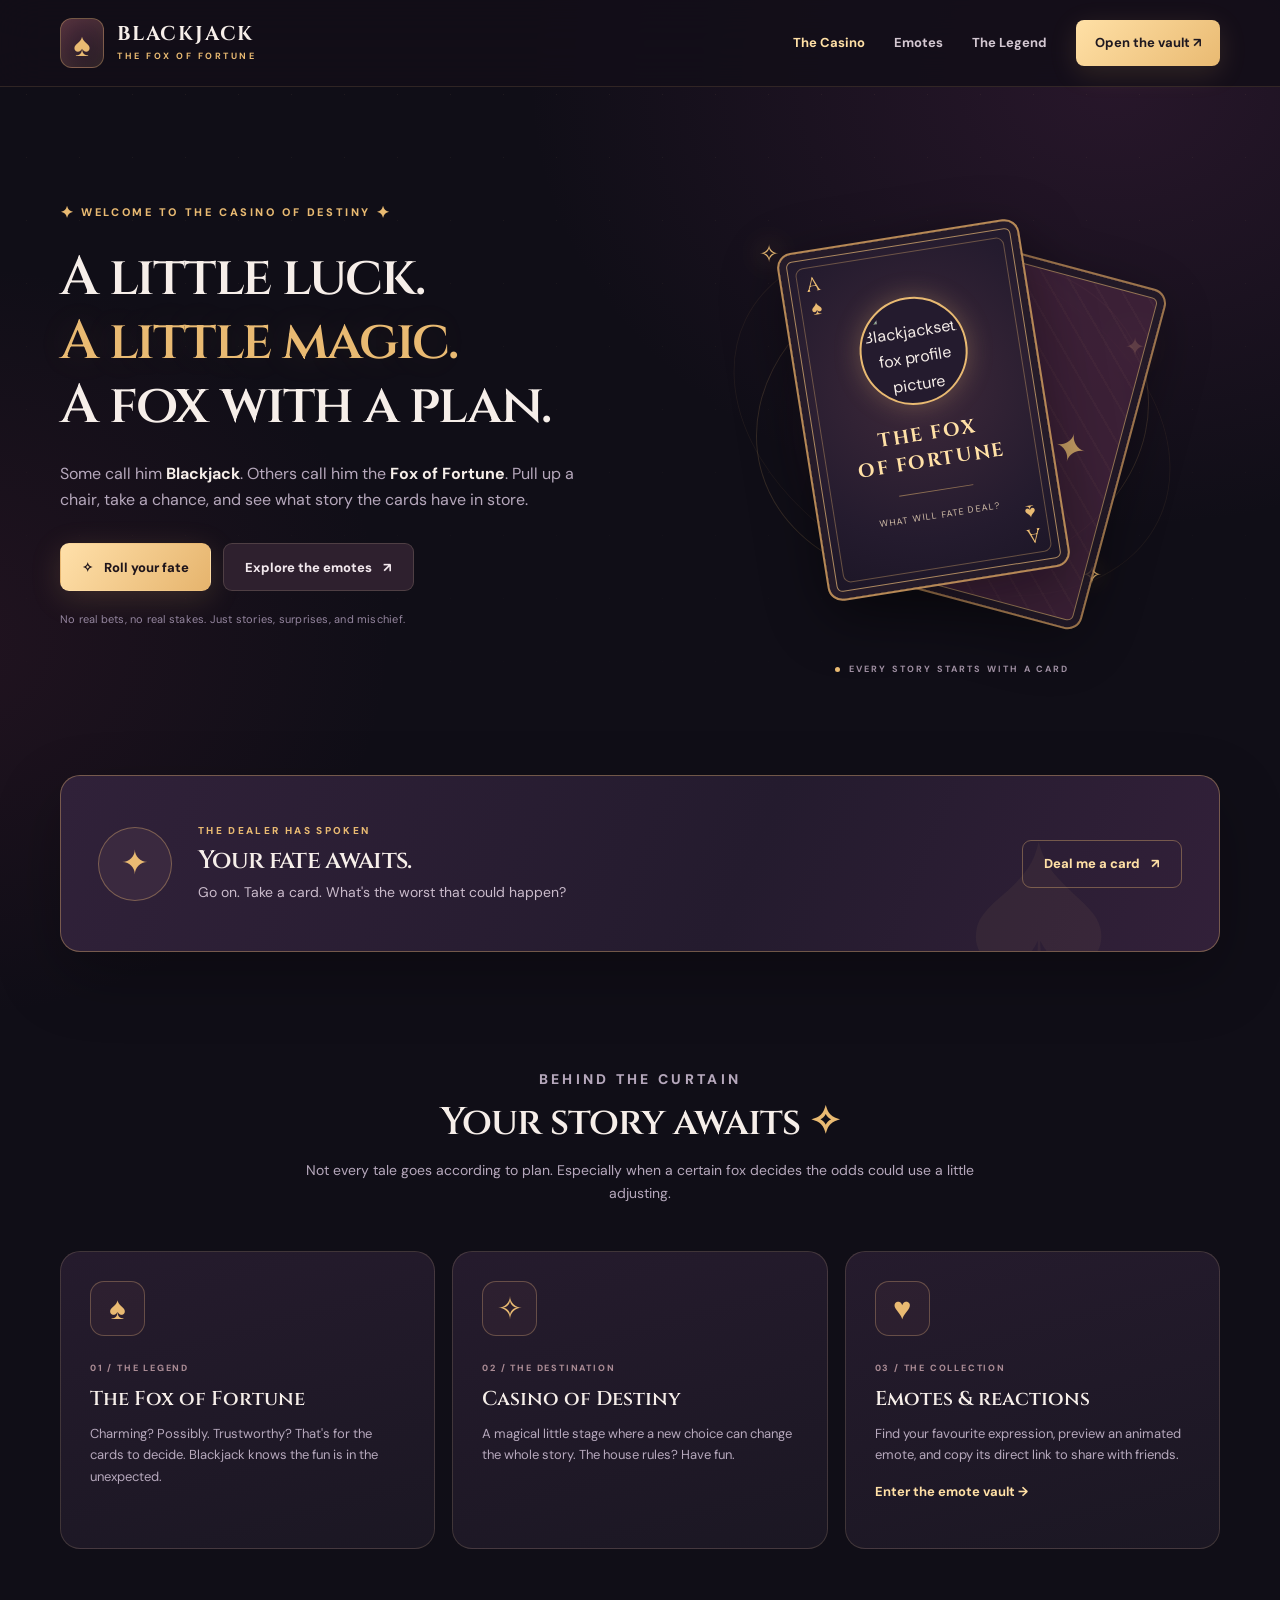
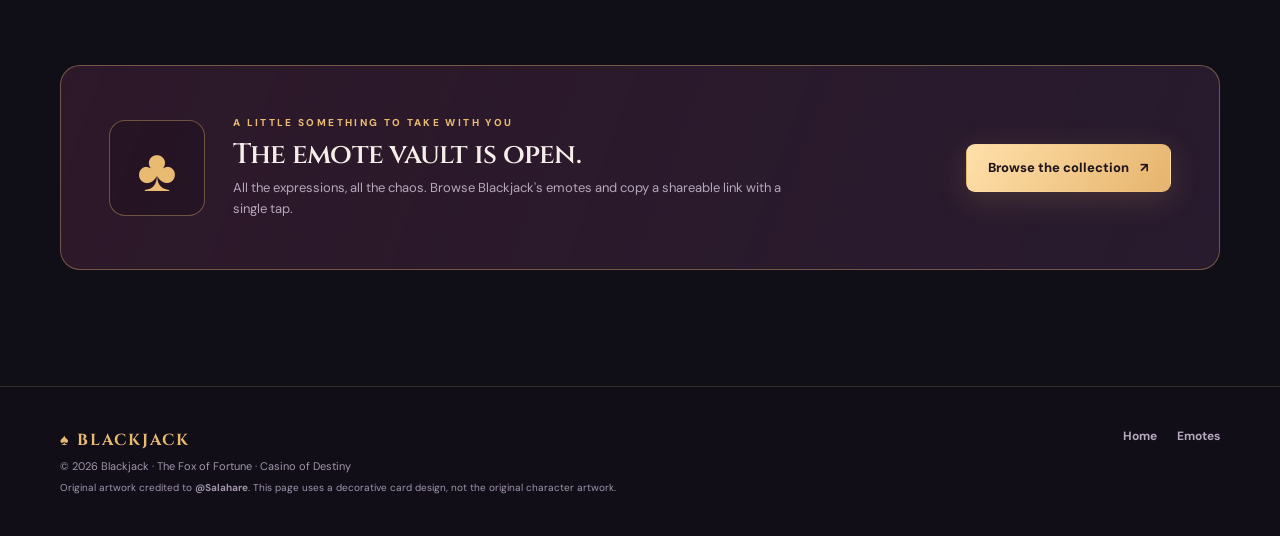
==== commit c2571a2d: "pfp added" ====
--- a/index.html
+++ b/index.html
@@ -105,8 +105,21 @@
           <div class="floating-card card-front" aria-hidden="true">
             <div class="card-corner corner-top">A<br />♠</div>
             <div class="card-center">
-              <span class="fox-glyph">♠</span
-              ><span class="card-motto">THE FOX<br />OF FORTUNE</span
+              <span
+                class="fox-glyph">
+                <img
+                  src="https://yt3.googleusercontent.com/gaW077oc359YVnU6pL-nPXtX8bQclyhd_rMKbYUo9vFjRSRrq20tqk5AeN0xKnLdc4bsPkdV=s160-c-k-c0x00ffffff-no-rj"
+                  alt="Blackjacksetzer's fox profile picture"
+                  style="
+                    width: 100%;
+                    height: 100%;
+                    display: block;
+                    object-fit: cover;
+                    border-radius: 50%;
+                  "
+                />
+              </span>
+              <span class="card-motto">THE FOX<br />OF FORTUNE</span
               ><span class="card-rule"></span
               ><span class="card-small">WHAT WILL FATE DEAL?</span>
             </div>
--- a/css/site.css
+++ b/css/site.css
@@ -1,9 +1,1527 @@
-@import url('https://fonts.googleapis.com/css2?family=Cinzel:wght@400;500;600;700&family=DM+Sans:wght@400;500;600;700;800&display=swap');
-:root{color-scheme:dark;--bg:#100e17;--bg2:#17111f;--panel:#201827;--panel2:#281d30;--line:rgba(244,213,164,.16);--line-strong:rgba(234,185,113,.38);--ink:#f6eee9;--muted:#b6a8bc;--gold:#e9ba72;--gold-light:#ffe0a6;--rose:#e7839e;--burgundy:#7c2e54;--shadow:0 24px 65px rgba(0,0,0,.26);--radius:20px;--content:1160px;font-family:'DM Sans',Arial,sans-serif}
-*{box-sizing:border-box}html{scroll-behavior:smooth;scroll-padding-top:95px}body{margin:0;background:radial-gradient(ellipse 900px 680px at 87% 4%,rgba(102,45,94,.27),transparent 65%),radial-gradient(ellipse 650px 540px at -5% 30%,rgba(111,42,72,.18),transparent 70%),var(--bg);color:var(--ink);line-height:1.65;min-width:320px;overflow-x:hidden}body::before{content:'';position:fixed;inset:0;pointer-events:none;z-index:-1;opacity:.32;background-image:radial-gradient(circle,rgba(243,206,150,.23) .85px,transparent 1px);background-size:53px 63px;mask-image:linear-gradient(to bottom,black,transparent 93%)}a{color:inherit}button,input,select{font:inherit}button,a{-webkit-tap-highlight-color:transparent}button{cursor:pointer}img{max-width:100%}h1,h2,h3,p{margin-top:0}h1,h2,h3{line-height:1.14}h1,h2,.feature-card h3,.fortune-panel h2{font-family:'Cinzel',Georgia,serif;font-weight:600}h1 em{font-style:normal;color:var(--gold);text-shadow:0 0 36px rgba(233,186,114,.13)}h1{letter-spacing:-.035em}h2{letter-spacing:-.027em}strong{font-weight:700}::selection{background:var(--rose);color:#20101b}:focus-visible{outline:3px solid var(--gold-light);outline-offset:3px}.sr-only{position:absolute!important;width:1px;height:1px;padding:0;margin:-1px;overflow:hidden;clip:rect(0,0,0,0);white-space:nowrap;border:0}.container{width:min(calc(100% - 48px),var(--content));margin-inline:auto}.skip-link{position:absolute;left:16px;top:-80px;background:var(--gold);color:#221524;padding:8px 16px;z-index:1000;border-radius:10px}.skip-link:focus{top:12px}.site-header{position:sticky;top:0;z-index:60;background:rgba(19,14,25,.88);backdrop-filter:blur(22px);border-bottom:1px solid rgba(233,186,114,.14)}.nav-shell{height:86px;display:flex;align-items:center;justify-content:space-between;gap:24px}.brand{display:inline-flex;align-items:center;gap:13px;text-decoration:none;min-width:0}.brand-icon{width:44px;height:50px;flex:0 0 auto;display:grid;place-items:center;border:1px solid var(--line-strong);border-radius:12px;background:linear-gradient(145deg,#4b2a3c,#201823);font-size:32px;color:var(--gold);box-shadow:inset 0 0 23px rgba(238,177,100,.11)}.brand strong{display:block;color:var(--ink);font-family:'Cinzel',serif;line-height:1.05;font-size:20px;letter-spacing:.09em}.brand small{display:block;font-size:9px;letter-spacing:.28em;color:var(--gold);margin-top:5px;font-weight:700}.nav-links{display:flex;align-items:center;gap:29px}.nav-links a{font-size:13px;font-weight:700;color:#d4c8d2;text-decoration:none;transition:color .2s}.nav-links a:hover,.nav-links a[aria-current=page]{color:var(--gold-light)}.nav-links .nav-cta{color:#1e1820;background:linear-gradient(135deg,var(--gold-light),var(--gold));padding:12px 19px;border-radius:8px;box-shadow:0 7px 28px rgba(233,186,114,.14)}.nav-links .nav-cta:hover{color:#1e1820;filter:brightness(1.08)}.menu-toggle{display:none;border:1px solid var(--line);background:#2b202f;border-radius:10px;width:44px;height:42px;align-items:center;flex-direction:column;justify-content:center;gap:5px}.menu-toggle span{display:block;width:19px;height:2px;background:var(--gold-light)}.hero{min-height:620px;display:grid;grid-template-columns:minmax(0,1.06fr) minmax(330px,.94fr);align-items:center;gap:20px;padding-top:75px;padding-bottom:60px}.eyebrow{font-size:11px;font-weight:800;letter-spacing:.235em;color:var(--gold);text-transform:uppercase;margin-bottom:20px}.tiny-star{font-size:16px;vertical-align:-2px}.hero h1{font-size:clamp(37px,4.25vw,62px);line-height:1.18;margin-bottom:22px}.hero-description{font-size:16px;color:var(--muted);max-width:520px;margin-bottom:30px}.hero-description strong{color:var(--ink)}.hero-actions{display:flex;flex-wrap:wrap;gap:12px;align-items:center}.btn{border:1px solid transparent;display:inline-flex;align-items:center;justify-content:center;gap:11px;text-decoration:none;border-radius:9px;min-height:48px;padding:11px 21px;font-size:13px;font-weight:800;transition:transform .2s,border-color .2s,background .2s,box-shadow .2s;white-space:nowrap}.btn:hover{transform:translateY(-2px)}.btn-primary{color:#1f151b;background:linear-gradient(125deg,#ffe0aa,#e6b46d);box-shadow:0 7px 30px rgba(230,180,109,.17)}.btn-primary:hover{box-shadow:0 10px 35px rgba(230,180,109,.28)}.btn-secondary{color:#f2e8ed;background:#2e202e;border-color:rgba(239,210,175,.17)}.btn-secondary:hover{border-color:rgba(239,210,175,.45)}.btn-outline{background:transparent;border-color:var(--line-strong);color:var(--gold-light)}.btn-outline:hover{background:rgba(233,186,114,.08)}.btn-small{min-height:43px;padding-inline:17px}.fine-print{font-size:11px;color:#94859e;margin-top:19px;letter-spacing:.02em}.card-stage{height:515px;display:grid;place-items:center;position:relative;isolation:isolate;transform-style:preserve-3d}.card-stage::before{content:'';position:absolute;width:360px;height:360px;border-radius:50%;background:radial-gradient(circle,rgba(164,70,121,.24),rgba(164,70,121,.08) 40%,transparent 71%);filter:blur(11px);z-index:-2}.orbit{position:absolute;width:397px;height:397px;max-width:90%;max-height:90%;border:1px solid rgba(233,186,114,.16);border-radius:50%;transform:rotate(-14deg) scaleY(.81)}.orbit-2{width:460px;height:460px;border-color:rgba(233,186,114,.07);transform:rotate(26deg) scaleY(.7)}.stage-spark{position:absolute;color:var(--gold);font-size:24px;text-shadow:0 0 28px var(--gold)}.spark-a{top:14%;left:14%}.spark-b{right:14%;top:32%}.spark-c{right:22%;bottom:16%}.floating-card{position:absolute;width:245px;height:352px;border-radius:15px;border:2px solid #b78956;box-shadow:0 17px 60px rgba(0,0,0,.38),inset 0 0 0 7px #251b29,inset 0 0 0 8px #ab875f}.card-back{background:repeating-linear-gradient(45deg,transparent 0 18px,rgba(255,199,145,.035) 18px 20px),#43243c;transform:translate(53px,11px) rotate(15deg);opacity:.83}.card-ornament{height:100%;display:flex;align-items:center;justify-content:center;gap:20px;color:var(--gold);font-size:39px}.card-ornament span:nth-child(2){font-size:94px}.card-front{background:radial-gradient(circle at 50% 42%,#3e293a 0,#241b2e 67%,#1b1525 100%);transform:translate(-29px,-10px) rotate(-9deg);display:flex;align-items:center;justify-content:center;animation:float 6s ease-in-out infinite}.card-front::after{content:'';position:absolute;inset:15px;border:1px solid rgba(238,185,114,.35);border-radius:8px;pointer-events:none}.card-corner{position:absolute;left:24px;top:21px;font-family:'Cinzel',serif;line-height:1.2;color:var(--gold);font-size:20px;text-align:center}.corner-bottom{left:auto;top:auto;right:24px;bottom:21px;transform:rotate(180deg)}.card-center{text-align:center;display:flex;flex-direction:column;align-items:center;gap:17px}.fox-glyph{width:95px;height:100px;display:grid;place-items:center;color:var(--gold-light);font-size:96px;line-height:1;text-shadow:0 0 28px rgba(234,181,111,.22)}.card-motto{font-family:'Cinzel',serif;color:var(--gold-light);font-weight:700;font-size:19px;letter-spacing:.09em;line-height:1.4}.card-rule{height:1px;background:var(--gold);width:75px;opacity:.5}.card-small{font-size:9px;letter-spacing:.14em;color:#d3bfa9}.stage-caption{position:absolute;bottom:0;font-size:9px;font-weight:700;color:#9f8fa2;letter-spacing:.24em;display:flex;gap:9px;align-items:center}.caption-dot{width:5px;height:5px;border-radius:50%;background:var(--gold)}@keyframes float{0%,100%{transform:translate(-29px,-10px) rotate(-9deg)}50%{transform:translate(-29px,-20px) rotate(-7deg)}}.section{margin-top:38px;margin-bottom:116px}.fortune-panel{position:relative;min-height:177px;display:flex;align-items:center;gap:26px;justify-content:space-between;padding:30px 37px;background:linear-gradient(112deg,#302139,#241b2e 59%,#322039);border:1px solid var(--line-strong);border-radius:var(--radius);box-shadow:var(--shadow);overflow:hidden}.fortune-panel::after{content:'♠';position:absolute;right:110px;bottom:-92px;font-size:265px;line-height:1;color:rgba(233,186,114,.05);pointer-events:none}.fortune-mark{width:74px;height:74px;display:grid;place-items:center;border:1px solid var(--line-strong);border-radius:50%;color:var(--gold);background:#3a293f;font-size:33px;flex:0 0 auto}.fortune-content{flex:1;z-index:1;min-width:0}.fortune-content .eyebrow{margin:0 0 8px;font-size:10px}.fortune-panel h2{font-size:25px;margin-bottom:5px}.fortune-message{margin:0;color:#cabbcb;font-size:14px;max-width:560px}.fortune-panel .btn{z-index:1}.fortune-panel.dealt .fortune-message{animation:deal-in .35s ease-out}@keyframes deal-in{from{opacity:.25;transform:translateY(7px)}to{opacity:1;transform:none}}.section-heading{text-align:center;max-width:690px;margin:0 auto 46px}.section-heading .eyebrow{margin-bottom:10px}.section-heading h2{font-size:clamp(28px,3vw,40px);margin-bottom:14px}.section-heading p{color:var(--muted);font-size:14px}.gold-text{color:var(--gold)}.feature-grid{display:grid;grid-template-columns:repeat(3,minmax(0,1fr));gap:17px}.feature-card{min-width:0;min-height:298px;background:linear-gradient(165deg,#251b2d,#1b1723);border:1px solid var(--line);border-radius:var(--radius);padding:29px;transition:transform .2s,border-color .2s}.feature-card:hover{transform:translateY(-3px);border-color:var(--line-strong)}.feature-icon{display:grid;place-items:center;width:55px;height:55px;border:1px solid rgba(235,185,125,.31);border-radius:14px;color:var(--gold);background:rgba(200,127,127,.06);font-size:31px;margin-bottom:25px}.feature-label{display:block;font-weight:800;color:#ab8c95;font-size:9px;letter-spacing:.2em;margin-bottom:12px}.feature-card h3{font-size:20px;margin-bottom:12px}.feature-card p{font-size:13px;color:var(--muted);margin-bottom:12px}.text-link{color:var(--gold-light);font-weight:700;font-size:13px;text-decoration:none}.text-link:hover{text-decoration:underline}.vault-promo{min-height:205px;display:flex;align-items:center;gap:28px;background:linear-gradient(110deg,rgba(101,45,77,.34),rgba(45,30,51,.84));border:1px solid var(--line-strong);border-radius:var(--radius);padding:40px 48px}.vault-symbol{font-size:60px;color:var(--gold);width:96px;height:96px;display:grid;place-items:center;flex:0 0 auto;border:1px solid var(--line-strong);border-radius:16px;background:rgba(11,8,18,.2)}.vault-promo>div:nth-child(2){flex:1}.vault-promo .eyebrow{font-size:10px;margin-bottom:7px}.vault-promo h2{font-size:28px;margin-bottom:6px}.vault-promo p:not(.eyebrow){color:var(--muted);font-size:13px;margin:0;max-width:565px}.site-footer{border-top:1px solid var(--line);background:#110e17;margin-top:70px;padding:40px 0}.footer-inner{display:flex;gap:30px;justify-content:space-between;align-items:flex-start}.footer-brand{font-family:'Cinzel',serif;letter-spacing:.13em;color:var(--gold);font-weight:700}.footer-inner p{font-size:11px;color:#a296ad;margin:4px 0 0}.footer-inner .credits{font-size:10px;max-width:710px}.footer-links{display:flex;gap:20px}.footer-links a{color:var(--muted);font-size:12px;font-weight:700;text-decoration:none}.footer-links a:hover{color:var(--gold-light)}
+@import url("https://fonts.googleapis.com/css2?family=Cinzel:wght@400;500;600;700&family=DM+Sans:wght@400;500;600;700;800&display=swap");
+:root {
+  color-scheme: dark;
+  --bg: #100e17;
+  --bg2: #17111f;
+  --panel: #201827;
+  --panel2: #281d30;
+  --line: rgba(244, 213, 164, 0.16);
+  --line-strong: rgba(234, 185, 113, 0.38);
+  --ink: #f6eee9;
+  --muted: #b6a8bc;
+  --gold: #e9ba72;
+  --gold-light: #ffe0a6;
+  --rose: #e7839e;
+  --burgundy: #7c2e54;
+  --shadow: 0 24px 65px rgba(0, 0, 0, 0.26);
+  --radius: 20px;
+  --content: 1160px;
+  font-family: "DM Sans", Arial, sans-serif;
+}
+* {
+  box-sizing: border-box;
+}
+html {
+  scroll-behavior: smooth;
+  scroll-padding-top: 95px;
+}
+body {
+  margin: 0;
+  background:
+    radial-gradient(
+      ellipse 900px 680px at 87% 4%,
+      rgba(102, 45, 94, 0.27),
+      transparent 65%
+    ),
+    radial-gradient(
+      ellipse 650px 540px at -5% 30%,
+      rgba(111, 42, 72, 0.18),
+      transparent 70%
+    ),
+    var(--bg);
+  color: var(--ink);
+  line-height: 1.65;
+  min-width: 320px;
+  overflow-x: hidden;
+}
+
+
+body::before {
+  content: "";
+  position: fixed;
+  inset: 0;
+  pointer-events: none;
+  z-index: -1;
+  opacity: 0.32;
+  background-image: radial-gradient(
+    circle,
+    rgba(243, 206, 150, 0.23) 0.85px,
+    transparent 1px
+  );
+  background-size: 53px 63px;
+  mask-image: linear-gradient(to bottom, black, transparent 93%);
+}
+a {
+  color: inherit;
+}
+button,
+input,
+select {
+  font: inherit;
+}
+button,
+a {
+  -webkit-tap-highlight-color: transparent;
+}
+button {
+  cursor: pointer;
+}
+img {
+  max-width: 100%;
+}
+h1,
+h2,
+h3,
+p {
+  margin-top: 0;
+}
+h1,
+h2,
+h3 {
+  line-height: 1.14;
+}
+h1,
+h2,
+.feature-card h3,
+.fortune-panel h2 {
+  font-family: "Cinzel", Georgia, serif;
+  font-weight: 600;
+}
+h1 em {
+  font-style: normal;
+  color: var(--gold);
+  text-shadow: 0 0 36px rgba(233, 186, 114, 0.13);
+}
+h1 {
+  letter-spacing: -0.035em;
+}
+h2 {
+  letter-spacing: -0.027em;
+}
+strong {
+  font-weight: 700;
+}
+::selection {
+  background: var(--rose);
+  color: #20101b;
+}
+:focus-visible {
+  outline: 3px solid var(--gold-light);
+  outline-offset: 3px;
+}
+.sr-only {
+  position: absolute !important;
+  width: 1px;
+  height: 1px;
+  padding: 0;
+  margin: -1px;
+  overflow: hidden;
+  clip: rect(0, 0, 0, 0);
+  white-space: nowrap;
+  border: 0;
+}
+.container {
+  width: min(calc(100% - 48px), var(--content));
+  margin-inline: auto;
+}
+.skip-link {
+  position: absolute;
+  left: 16px;
+  top: -80px;
+  background: var(--gold);
+  color: #221524;
+  padding: 8px 16px;
+  z-index: 1000;
+  border-radius: 10px;
+}
+.skip-link:focus {
+  top: 12px;
+}
+.site-header {
+  position: sticky;
+  top: 0;
+  z-index: 60;
+  background: rgba(19, 14, 25, 0.88);
+  backdrop-filter: blur(22px);
+  border-bottom: 1px solid rgba(233, 186, 114, 0.14);
+}
+.nav-shell {
+  height: 86px;
+  display: flex;
+  align-items: center;
+  justify-content: space-between;
+  gap: 24px;
+}
+.brand {
+  display: inline-flex;
+  align-items: center;
+  gap: 13px;
+  text-decoration: none;
+  min-width: 0;
+}
+.brand-icon {
+  width: 44px;
+  height: 50px;
+  flex: 0 0 auto;
+  display: grid;
+  place-items: center;
+  border: 1px solid var(--line-strong);
+  border-radius: 12px;
+  background: linear-gradient(145deg, #4b2a3c, #201823);
+  font-size: 32px;
+  color: var(--gold);
+  box-shadow: inset 0 0 23px rgba(238, 177, 100, 0.11);
+}
+.brand strong {
+  display: block;
+  color: var(--ink);
+  font-family: "Cinzel", serif;
+  line-height: 1.05;
+  font-size: 20px;
+  letter-spacing: 0.09em;
+}
+.brand small {
+  display: block;
+  font-size: 9px;
+  letter-spacing: 0.28em;
+  color: var(--gold);
+  margin-top: 5px;
+  font-weight: 700;
+}
+.nav-links {
+  display: flex;
+  align-items: center;
+  gap: 29px;
+}
+.nav-links a {
+  font-size: 13px;
+  font-weight: 700;
+  color: #d4c8d2;
+  text-decoration: none;
+  transition: color 0.2s;
+}
+.nav-links a:hover,
+.nav-links a[aria-current="page"] {
+  color: var(--gold-light);
+}
+.nav-links .nav-cta {
+  color: #1e1820;
+  background: linear-gradient(135deg, var(--gold-light), var(--gold));
+  padding: 12px 19px;
+  border-radius: 8px;
+  box-shadow: 0 7px 28px rgba(233, 186, 114, 0.14);
+}
+.nav-links .nav-cta:hover {
+  color: #1e1820;
+  filter: brightness(1.08);
+}
+.menu-toggle {
+  display: none;
+  border: 1px solid var(--line);
+  background: #2b202f;
+  border-radius: 10px;
+  width: 44px;
+  height: 42px;
+  align-items: center;
+  flex-direction: column;
+  justify-content: center;
+  gap: 5px;
+}
+.menu-toggle span {
+  display: block;
+  width: 19px;
+  height: 2px;
+  background: var(--gold-light);
+}
+.hero {
+  min-height: 620px;
+  display: grid;
+  grid-template-columns: minmax(0, 1.06fr) minmax(330px, 0.94fr);
+  align-items: center;
+  gap: 20px;
+  padding-top: 75px;
+  padding-bottom: 60px;
+}
+.eyebrow {
+  font-size: 11px;
+  font-weight: 800;
+  letter-spacing: 0.235em;
+  color: var(--gold);
+  text-transform: uppercase;
+  margin-bottom: 20px;
+}
+.tiny-star {
+  font-size: 16px;
+  vertical-align: -2px;
+}
+.hero h1 {
+  font-size: clamp(37px, 4.25vw, 62px);
+  line-height: 1.18;
+  margin-bottom: 22px;
+}
+.hero-description {
+  font-size: 16px;
+  color: var(--muted);
+  max-width: 520px;
+  margin-bottom: 30px;
+}
+.hero-description strong {
+  color: var(--ink);
+}
+.hero-actions {
+  display: flex;
+  flex-wrap: wrap;
+  gap: 12px;
+  align-items: center;
+}
+.btn {
+  border: 1px solid transparent;
+  display: inline-flex;
+  align-items: center;
+  justify-content: center;
+  gap: 11px;
+  text-decoration: none;
+  border-radius: 9px;
+  min-height: 48px;
+  padding: 11px 21px;
+  font-size: 13px;
+  font-weight: 800;
+  transition:
+    transform 0.2s,
+    border-color 0.2s,
+    background 0.2s,
+    box-shadow 0.2s;
+  white-space: nowrap;
+}
+.btn:hover {
+  transform: translateY(-2px);
+}
+.btn-primary {
+  color: #1f151b;
+  background: linear-gradient(125deg, #ffe0aa, #e6b46d);
+  box-shadow: 0 7px 30px rgba(230, 180, 109, 0.17);
+}
+.btn-primary:hover {
+  box-shadow: 0 10px 35px rgba(230, 180, 109, 0.28);
+}
+.btn-secondary {
+  color: #f2e8ed;
+  background: #2e202e;
+  border-color: rgba(239, 210, 175, 0.17);
+}
+.btn-secondary:hover {
+  border-color: rgba(239, 210, 175, 0.45);
+}
+.btn-outline {
+  background: transparent;
+  border-color: var(--line-strong);
+  color: var(--gold-light);
+}
+.btn-outline:hover {
+  background: rgba(233, 186, 114, 0.08);
+}
+.btn-small {
+  min-height: 43px;
+  padding-inline: 17px;
+}
+.fine-print {
+  font-size: 11px;
+  color: #94859e;
+  margin-top: 19px;
+  letter-spacing: 0.02em;
+}
+.card-stage {
+  height: 515px;
+  display: grid;
+  place-items: center;
+  position: relative;
+  isolation: isolate;
+  transform-style: preserve-3d;
+}
+.card-stage::before {
+  content: "";
+  position: absolute;
+  width: 360px;
+  height: 360px;
+  border-radius: 50%;
+  background: radial-gradient(
+    circle,
+    rgba(164, 70, 121, 0.24),
+    rgba(164, 70, 121, 0.08) 40%,
+    transparent 71%
+  );
+  filter: blur(11px);
+  z-index: -2;
+}
+.orbit {
+  position: absolute;
+  width: 397px;
+  height: 397px;
+  max-width: 90%;
+  max-height: 90%;
+  border: 1px solid rgba(233, 186, 114, 0.16);
+  border-radius: 50%;
+  transform: rotate(-14deg) scaleY(0.81);
+}
+.orbit-2 {
+  width: 460px;
+  height: 460px;
+  border-color: rgba(233, 186, 114, 0.07);
+  transform: rotate(26deg) scaleY(0.7);
+}
+.stage-spark {
+  position: absolute;
+  color: var(--gold);
+  font-size: 24px;
+  text-shadow: 0 0 28px var(--gold);
+}
+.spark-a {
+  top: 14%;
+  left: 14%;
+}
+.spark-b {
+  right: 14%;
+  top: 32%;
+}
+.spark-c {
+  right: 22%;
+  bottom: 16%;
+}
+.floating-card {
+  position: absolute;
+  width: 245px;
+  height: 352px;
+  border-radius: 15px;
+  border: 2px solid #b78956;
+  box-shadow:
+    0 17px 60px rgba(0, 0, 0, 0.38),
+    inset 0 0 0 7px #251b29,
+    inset 0 0 0 8px #ab875f;
+}
+.card-back {
+  background:
+    repeating-linear-gradient(
+      45deg,
+      transparent 0 18px,
+      rgba(255, 199, 145, 0.035) 18px 20px
+    ),
+    #43243c;
+  transform: translate(53px, 11px) rotate(15deg);
+  opacity: 0.83;
+}
+.card-ornament {
+  height: 100%;
+  display: flex;
+  align-items: center;
+  justify-content: center;
+  gap: 20px;
+  color: var(--gold);
+  font-size: 39px;
+}
+.card-ornament span:nth-child(2) {
+  font-size: 94px;
+}
+.card-front {
+  background: radial-gradient(
+    circle at 50% 42%,
+    #3e293a 0,
+    #241b2e 67%,
+    #1b1525 100%
+  );
+  transform: translate(-29px, -10px) rotate(-9deg);
+  display: flex;
+  align-items: center;
+  justify-content: center;
+  animation: float 6s ease-in-out infinite;
+}
+.card-front::after {
+  content: "";
+  position: absolute;
+  inset: 15px;
+  border: 1px solid rgba(238, 185, 114, 0.35);
+  border-radius: 8px;
+  pointer-events: none;
+}
+.card-corner {
+  position: absolute;
+  left: 24px;
+  top: 21px;
+  font-family: "Cinzel", serif;
+  line-height: 1.2;
+  color: var(--gold);
+  font-size: 20px;
+  text-align: center;
+}
+.corner-bottom {
+  left: auto;
+  top: auto;
+  right: 24px;
+  bottom: 21px;
+  transform: rotate(180deg);
+}
+.card-center {
+  text-align: center;
+  display: flex;
+  flex-direction: column;
+  align-items: center;
+  gap: 17px;
+}
+.fox-glyph {
+width: clamp(72px, 10vw, 108px);
+                  height: clamp(72px, 10vw, 108px);
+                  padding: 4px;
+                  border: 2px solid #e9ba72;
+                  border-radius: 50%;
+                  background: #241b2e;
+                  box-shadow: 0 0 26px rgba(233, 186, 114, 0.28);
+                  overflow: hidden;
+}
+.card-motto {
+  font-family: "Cinzel", serif;
+  color: var(--gold-light);
+  font-weight: 700;
+  font-size: 19px;
+  letter-spacing: 0.09em;
+  line-height: 1.4;
+}
+.card-rule {
+  height: 1px;
+  background: var(--gold);
+  width: 75px;
+  opacity: 0.5;
+}
+.card-small {
+  font-size: 9px;
+  letter-spacing: 0.14em;
+  color: #d3bfa9;
+}
+.stage-caption {
+  position: absolute;
+  bottom: 0;
+  font-size: 9px;
+  font-weight: 700;
+  color: #9f8fa2;
+  letter-spacing: 0.24em;
+  display: flex;
+  gap: 9px;
+  align-items: center;
+}
+.caption-dot {
+  width: 5px;
+  height: 5px;
+  border-radius: 50%;
+  background: var(--gold);
+}
+@keyframes float {
+  0%,
+  100% {
+    transform: translate(-29px, -10px) rotate(-9deg);
+  }
+  50% {
+    transform: translate(-29px, -20px) rotate(-7deg);
+  }
+}
+.section {
+  margin-top: 38px;
+  margin-bottom: 116px;
+}
+.fortune-panel {
+  position: relative;
+  min-height: 177px;
+  display: flex;
+  align-items: center;
+  gap: 26px;
+  justify-content: space-between;
+  padding: 30px 37px;
+  background: linear-gradient(112deg, #302139, #241b2e 59%, #322039);
+  border: 1px solid var(--line-strong);
+  border-radius: var(--radius);
+  box-shadow: var(--shadow);
+  overflow: hidden;
+}
+.fortune-panel::after {
+  content: "♠";
+  position: absolute;
+  right: 110px;
+  bottom: -92px;
+  font-size: 265px;
+  line-height: 1;
+  color: rgba(233, 186, 114, 0.05);
+  pointer-events: none;
+}
+.fortune-mark {
+  width: 74px;
+  height: 74px;
+  display: grid;
+  place-items: center;
+  border: 1px solid var(--line-strong);
+  border-radius: 50%;
+  color: var(--gold);
+  background: #3a293f;
+  font-size: 33px;
+  flex: 0 0 auto;
+}
+.fortune-content {
+  flex: 1;
+  z-index: 1;
+  min-width: 0;
+}
+.fortune-content .eyebrow {
+  margin: 0 0 8px;
+  font-size: 10px;
+}
+.fortune-panel h2 {
+  font-size: 25px;
+  margin-bottom: 5px;
+}
+.fortune-message {
+  margin: 0;
+  color: #cabbcb;
+  font-size: 14px;
+  max-width: 560px;
+}
+.fortune-panel .btn {
+  z-index: 1;
+}
+.fortune-panel.dealt .fortune-message {
+  animation: deal-in 0.35s ease-out;
+}
+@keyframes deal-in {
+  from {
+    opacity: 0.25;
+    transform: translateY(7px);
+  }
+  to {
+    opacity: 1;
+    transform: none;
+  }
+}
+.section-heading {
+  text-align: center;
+  max-width: 690px;
+  margin: 0 auto 46px;
+}
+.section-heading .eyebrow {
+  margin-bottom: 10px;
+}
+.section-heading h2 {
+  font-size: clamp(28px, 3vw, 40px);
+  margin-bottom: 14px;
+}
+.section-heading p {
+  color: var(--muted);
+  font-size: 14px;
+}
+.gold-text {
+  color: var(--gold);
+}
+.feature-grid {
+  display: grid;
+  grid-template-columns: repeat(3, minmax(0, 1fr));
+  gap: 17px;
+}
+.feature-card {
+  min-width: 0;
+  min-height: 298px;
+  background: linear-gradient(165deg, #251b2d, #1b1723);
+  border: 1px solid var(--line);
+  border-radius: var(--radius);
+  padding: 29px;
+  transition:
+    transform 0.2s,
+    border-color 0.2s;
+}
+.feature-card:hover {
+  transform: translateY(-3px);
+  border-color: var(--line-strong);
+}
+.feature-icon {
+  display: grid;
+  place-items: center;
+  width: 55px;
+  height: 55px;
+  border: 1px solid rgba(235, 185, 125, 0.31);
+  border-radius: 14px;
+  color: var(--gold);
+  background: rgba(200, 127, 127, 0.06);
+  font-size: 31px;
+  margin-bottom: 25px;
+}
+.feature-label {
+  display: block;
+  font-weight: 800;
+  color: #ab8c95;
+  font-size: 9px;
+  letter-spacing: 0.2em;
+  margin-bottom: 12px;
+}
+.feature-card h3 {
+  font-size: 20px;
+  margin-bottom: 12px;
+}
+.feature-card p {
+  font-size: 13px;
+  color: var(--muted);
+  margin-bottom: 12px;
+}
+.text-link {
+  color: var(--gold-light);
+  font-weight: 700;
+  font-size: 13px;
+  text-decoration: none;
+}
+.text-link:hover {
+  text-decoration: underline;
+}
+.vault-promo {
+  min-height: 205px;
+  display: flex;
+  align-items: center;
+  gap: 28px;
+  background: linear-gradient(
+    110deg,
+    rgba(101, 45, 77, 0.34),
+    rgba(45, 30, 51, 0.84)
+  );
+  border: 1px solid var(--line-strong);
+  border-radius: var(--radius);
+  padding: 40px 48px;
+}
+.vault-symbol {
+  font-size: 60px;
+  color: var(--gold);
+  width: 96px;
+  height: 96px;
+  display: grid;
+  place-items: center;
+  flex: 0 0 auto;
+  border: 1px solid var(--line-strong);
+  border-radius: 16px;
+  background: rgba(11, 8, 18, 0.2);
+}
+.vault-promo > div:nth-child(2) {
+  flex: 1;
+}
+.vault-promo .eyebrow {
+  font-size: 10px;
+  margin-bottom: 7px;
+}
+.vault-promo h2 {
+  font-size: 28px;
+  margin-bottom: 6px;
+}
+.vault-promo p:not(.eyebrow) {
+  color: var(--muted);
+  font-size: 13px;
+  margin: 0;
+  max-width: 565px;
+}
+.site-footer {
+  border-top: 1px solid var(--line);
+  background: #110e17;
+  margin-top: 70px;
+  padding: 40px 0;
+}
+.footer-inner {
+  display: flex;
+  gap: 30px;
+  justify-content: space-between;
+  align-items: flex-start;
+}
+.footer-brand {
+  font-family: "Cinzel", serif;
+  letter-spacing: 0.13em;
+  color: var(--gold);
+  font-weight: 700;
+}
+.footer-inner p {
+  font-size: 11px;
+  color: #a296ad;
+  margin: 4px 0 0;
+}
+.footer-inner .credits {
+  font-size: 10px;
+  max-width: 710px;
+}
+.footer-links {
+  display: flex;
+  gap: 20px;
+}
+.footer-links a {
+  color: var(--muted);
+  font-size: 12px;
+  font-weight: 700;
+  text-decoration: none;
+}
+.footer-links a:hover {
+  color: var(--gold-light);
+}
 /* EMOTES */
-.emote-main{padding-top:52px}.emotes-hero{position:relative;min-height:300px;display:flex;align-items:center;justify-content:space-between;gap:30px;padding:36px 50px 38px;border:1px solid var(--line-strong);border-radius:23px;background:radial-gradient(circle at 83% 31%,rgba(188,100,119,.18),transparent 36%),linear-gradient(125deg,#302135,#201926 73%);overflow:hidden}.emotes-hero::after{content:'✦';position:absolute;font-size:310px;line-height:1;right:-10px;top:-80px;color:rgba(231,169,121,.045);pointer-events:none}.emotes-hero-copy{max-width:700px;z-index:1}.emotes-hero .eyebrow{margin-bottom:12px}.emotes-hero h1{font-size:clamp(30px,4vw,49px);margin-bottom:15px}.emotes-hero p:not(.eyebrow){font-size:14px;color:var(--muted);margin-bottom:17px;max-width:660px}.emotes-hero-glyph{width:160px;height:160px;display:grid;place-items:center;flex:0 0 auto}.round-sigil{position:relative;border:1px solid var(--line-strong);box-shadow:0 0 0 14px rgba(235,187,125,.025),0 0 0 32px rgba(235,187,125,.02),inset 0 0 40px rgba(235,187,125,.04);height:140px;width:140px;border-radius:50%;display:grid;place-items:center;font-size:96px;color:var(--gold);font-family:Georgia,serif}.round-sigil span{position:absolute;top:3px;left:0;font-size:25px;color:var(--rose)}.gallery-section{padding-top:63px}.gallery-head{display:flex;align-items:flex-end;justify-content:space-between;margin-bottom:26px;gap:20px}.gallery-head .eyebrow{margin-bottom:7px}.gallery-head h2{font-size:31px;margin:0 0 4px}.collection-count{font-size:12px;color:var(--muted);margin:0}.gallery-mark{font-size:33px;color:var(--gold);opacity:.55;letter-spacing:.25em}.toolbar{display:flex;gap:12px;align-items:center;margin-bottom:16px}.search-field{position:relative;display:flex;align-items:center;flex:1;min-width:0}.search-field svg{width:19px;height:19px;position:absolute;left:16px;color:var(--gold);pointer-events:none}.search-field input{height:51px;width:100%;min-width:0;border:1px solid var(--line-strong);background:#241a2b;color:var(--ink);border-radius:10px;padding:0 18px 0 47px;font-size:14px}.search-field input::placeholder{color:#96889e}.sort-field{display:flex;align-items:center;gap:10px;color:var(--muted);font-size:12px;white-space:nowrap}.sort-field select{height:51px;border:1px solid var(--line);border-radius:10px;color:var(--ink);background:#241a2b;padding:0 14px;min-width:135px}.filter-row{display:flex;flex-wrap:wrap;gap:9px;margin-bottom:24px}.filter-chip{border:1px solid var(--line);border-radius:30px;color:var(--muted);background:rgba(255,255,255,.02);font-size:12px;font-weight:700;padding:8px 17px}.filter-chip:hover{border-color:var(--line-strong);color:var(--ink)}.filter-chip.selected{color:#20131b;background:var(--gold);border-color:var(--gold)}.gallery-status{color:var(--muted);font-size:13px;margin-bottom:12px}.gallery-status:empty{display:none}.emote-grid{display:grid;grid-template-columns:repeat(4,minmax(0,1fr));gap:16px}.emote-card{background:linear-gradient(170deg,#271d2e,#201822);border:1px solid var(--line);border-radius:16px;overflow:hidden;min-width:0;transition:transform .18s,border-color .18s}.emote-card:hover{transform:translateY(-3px);border-color:var(--line-strong)}.emote-preview{border:0;display:flex;width:100%;align-items:center;justify-content:center;height:210px;background:radial-gradient(circle at center,rgba(157,78,108,.14),transparent 67%),repeating-linear-gradient(45deg,rgba(255,255,255,.025) 0 9px,transparent 9px 18px);padding:20px;cursor:zoom-in}.emote-preview img{width:100%;height:100%;object-fit:contain;image-rendering:auto}.emote-card-info{border-top:1px solid var(--line);padding:16px}.emote-name{overflow:hidden;text-overflow:ellipsis;display:-webkit-box;-webkit-line-clamp:2;-webkit-box-orient:vertical;font-size:13px;font-weight:800;line-height:1.35;min-height:35px;overflow-wrap:anywhere;margin:0 0 5px}.emote-type{display:block;color:#a496ab;font-size:10px;letter-spacing:.1em;text-transform:uppercase;margin-bottom:13px}.emote-actions{display:grid;grid-template-columns:1fr auto;gap:8px}.emote-actions button,.emote-actions a{font-size:12px;font-weight:800;padding:9px 12px;border-radius:8px;min-height:38px;text-decoration:none}.copy-button{background:var(--gold);color:#291922;border:1px solid var(--gold)}.copy-button:hover{filter:brightness(1.08)}.open-button{background:#35263a;color:var(--gold-light);border:1px solid var(--line-strong)}.open-button:hover{background:#47324a}.empty-state{text-align:center;border:1px dashed var(--line-strong);background:rgba(255,255,255,.02);border-radius:19px;padding:50px 22px;margin-top:15px}.empty-state[hidden]{display:none}.empty-state>span{font-size:55px;color:var(--gold)}.empty-state h3{font-size:22px;font-family:'Cinzel',serif;margin:8px 0}.empty-state p{font-size:13px;color:var(--muted);max-width:480px;margin:0 auto 20px}.how-it-works{margin-top:80px;border:1px solid var(--line);border-radius:17px;background:#211826;padding:28px 32px;display:flex;align-items:center;gap:22px}.how-icon{width:56px;height:56px;background:rgba(233,186,114,.08);border-radius:50%;border:1px solid var(--line-strong);color:var(--gold);display:grid;place-items:center;flex:0 0 auto;font-size:28px}.how-it-works h2{font-size:21px;margin:0 0 4px}.how-it-works p{font-size:13px;margin:0;color:var(--muted)}.how-it-works strong{color:var(--gold-light)}.preview-dialog{position:fixed;max-width:min(570px,calc(100% - 24px));width:100%;max-height:calc(100dvh - 32px);overflow:auto;border:1px solid var(--line-strong);background:#241b2d;color:var(--ink);padding:27px;border-radius:21px;box-shadow:0 28px 90px #000b;text-align:center}.preview-dialog::backdrop{background:rgba(4,2,10,.8);backdrop-filter:blur(8px)}.preview-dialog>img{display:block;margin:10px auto 18px;width:100%;height:min(43vh,380px);object-fit:contain}.preview-dialog>p{overflow-wrap:anywhere;font-weight:700}.preview-close{position:absolute;top:10px;right:11px;font-size:28px;color:var(--gold);background:none;border:none;width:44px;height:44px}.preview-actions{display:flex;gap:9px;justify-content:center;flex-wrap:wrap}.toast{position:fixed;z-index:100;bottom:24px;left:50%;transform:translate(-50%,18px);background:var(--gold);color:#251822;border-radius:12px;padding:10px 20px;font-size:13px;font-weight:800;opacity:0;visibility:hidden;transition:opacity .2s,transform .2s,visibility .2s;box-shadow:0 10px 35px #0008;max-width:calc(100% - 35px);text-align:center}.toast.visible{opacity:1;visibility:visible;transform:translate(-50%,0)}
-@media(max-width:1000px){.hero{grid-template-columns:1fr 360px}.hero h1{font-size:45px}.floating-card{transform-origin:center}.card-stage{height:470px}.feature-grid{gap:12px}.feature-card{padding:23px}.fortune-panel{flex-wrap:wrap}.fortune-panel .btn{margin-left:100px}.emote-grid{grid-template-columns:repeat(3,minmax(0,1fr))}.emote-preview{height:200px}}
-@media(max-width:750px){.container{width:min(calc(100% - 32px),var(--content))}.site-header{position:sticky}.nav-shell{height:74px}.brand-icon{height:42px;width:39px;font-size:27px}.brand strong{font-size:17px}.brand small{font-size:8px}.menu-toggle{display:flex;margin-left:auto}.nav-links{display:none;position:absolute;left:0;right:0;top:74px;background:#191320;border-bottom:1px solid var(--line-strong);padding:16px 20px 22px;flex-direction:column;align-items:stretch;gap:0;box-shadow:0 22px 30px #0007}.nav-links.open{display:flex}.nav-links a{padding:12px 8px}.nav-links .nav-cta{text-align:center;padding:12px}.hero{grid-template-columns:1fr;gap:0;padding-top:57px;padding-bottom:35px}.hero h1{font-size:clamp(37px,8vw,54px)}.hero-description{font-size:14px}.card-stage{height:425px}.floating-card{width:215px;height:312px}.orbit{width:340px;height:340px}.orbit-2{width:380px;height:380px}.fox-glyph{font-size:76px;height:80px}.card-motto{font-size:17px}.card-small{font-size:8px}.fortune-panel{padding:25px;gap:15px;align-items:flex-start}.fortune-mark{height:50px;width:50px;font-size:24px}.fortune-content{flex:1 1 calc(100% - 80px)}.fortune-panel .btn{margin:0 0 0 65px}.section{margin-top:30px;margin-bottom:72px}.feature-grid{grid-template-columns:1fr}.feature-card{min-height:unset;padding:27px}.feature-icon{margin-bottom:16px}.vault-promo{flex-wrap:wrap;padding:28px 25px}.vault-symbol{width:62px;height:62px;font-size:42px}.vault-promo>div:nth-child(2){flex-basis:calc(100% - 95px)}.vault-promo .btn{width:100%}.emotes-hero{padding:27px;min-height:250px}.emotes-hero-glyph{display:none}.gallery-section{padding-top:44px}.emote-grid{grid-template-columns:repeat(2,minmax(0,1fr))}.emote-preview{height:165px}.gallery-mark{display:none}}
-@media(max-width:520px){.hero-actions{flex-direction:column;align-items:stretch}.hero-actions .btn{width:100%}.hero h1{font-size:37px}.hero{padding-top:40px}.eyebrow{font-size:10px;letter-spacing:.15em}.card-stage{height:385px}.orbit{width:292px;height:292px}.orbit-2{width:337px;height:337px}.floating-card{width:190px;height:273px}.card-center{gap:12px}.fox-glyph{font-size:64px;height:67px}.card-motto{font-size:15px}.card-corner{font-size:15px}.stage-caption{font-size:8px}.fortune-panel{display:block}.fortune-mark{margin-bottom:18px}.fortune-panel h2{font-size:22px}.fortune-panel .btn{margin:16px 0 0;width:100%}.section-heading h2{font-size:27px}.vault-promo{display:block;text-align:center}.vault-symbol{margin:0 auto 15px}.vault-promo .btn{margin-top:21px}.footer-inner{display:block}.footer-links{margin-top:20px}.emotes-hero{padding:25px 20px}.emotes-hero h1{font-size:30px}.emotes-hero p:not(.eyebrow){font-size:13px}.toolbar{flex-wrap:wrap}.search-field{flex-basis:100%}.sort-field{flex:1}.sort-field select{width:100%;min-width:0}.toolbar>.btn{flex:0 0 auto}.gallery-head h2{font-size:27px}.emote-grid{gap:11px}.emote-preview{height:138px;padding:11px}.emote-card-info{padding:11px}.emote-name{font-size:12px}.emote-actions{grid-template-columns:1fr}.emote-actions button,.emote-actions a{text-align:center}.how-it-works{padding:22px 17px;align-items:flex-start}.how-icon{width:40px;height:40px}.how-it-works h2{font-size:18px}}
-@media(prefers-reduced-motion:reduce){*,*::before,*::after{animation-duration:.01ms!important;transition-duration:.01ms!important;scroll-behavior:auto!important}}
+.emote-main {
+  padding-top: 52px;
+}
+.emotes-hero {
+  position: relative;
+  min-height: 300px;
+  display: flex;
+  align-items: center;
+  justify-content: space-between;
+  gap: 30px;
+  padding: 36px 50px 38px;
+  border: 1px solid var(--line-strong);
+  border-radius: 23px;
+  background:
+    radial-gradient(
+      circle at 83% 31%,
+      rgba(188, 100, 119, 0.18),
+      transparent 36%
+    ),
+    linear-gradient(125deg, #302135, #201926 73%);
+  overflow: hidden;
+}
+.emotes-hero::after {
+  content: "✦";
+  position: absolute;
+  font-size: 310px;
+  line-height: 1;
+  right: -10px;
+  top: -80px;
+  color: rgba(231, 169, 121, 0.045);
+  pointer-events: none;
+}
+.emotes-hero-copy {
+  max-width: 700px;
+  z-index: 1;
+}
+.emotes-hero .eyebrow {
+  margin-bottom: 12px;
+}
+.emotes-hero h1 {
+  font-size: clamp(30px, 4vw, 49px);
+  margin-bottom: 15px;
+}
+.emotes-hero p:not(.eyebrow) {
+  font-size: 14px;
+  color: var(--muted);
+  margin-bottom: 17px;
+  max-width: 660px;
+}
+.emotes-hero-glyph {
+  width: 160px;
+  height: 160px;
+  display: grid;
+  place-items: center;
+  flex: 0 0 auto;
+}
+.round-sigil {
+  position: relative;
+  border: 1px solid var(--line-strong);
+  box-shadow:
+    0 0 0 14px rgba(235, 187, 125, 0.025),
+    0 0 0 32px rgba(235, 187, 125, 0.02),
+    inset 0 0 40px rgba(235, 187, 125, 0.04);
+  height: 140px;
+  width: 140px;
+  border-radius: 50%;
+  display: grid;
+  place-items: center;
+  font-size: 96px;
+  color: var(--gold);
+  font-family: Georgia, serif;
+}
+.round-sigil span {
+  position: absolute;
+  top: 3px;
+  left: 0;
+  font-size: 25px;
+  color: var(--rose);
+}
+.gallery-section {
+  padding-top: 63px;
+}
+.gallery-head {
+  display: flex;
+  align-items: flex-end;
+  justify-content: space-between;
+  margin-bottom: 26px;
+  gap: 20px;
+}
+.gallery-head .eyebrow {
+  margin-bottom: 7px;
+}
+.gallery-head h2 {
+  font-size: 31px;
+  margin: 0 0 4px;
+}
+.collection-count {
+  font-size: 12px;
+  color: var(--muted);
+  margin: 0;
+}
+.gallery-mark {
+  font-size: 33px;
+  color: var(--gold);
+  opacity: 0.55;
+  letter-spacing: 0.25em;
+}
+.toolbar {
+  display: flex;
+  gap: 12px;
+  align-items: center;
+  margin-bottom: 16px;
+}
+.search-field {
+  position: relative;
+  display: flex;
+  align-items: center;
+  flex: 1;
+  min-width: 0;
+}
+.search-field svg {
+  width: 19px;
+  height: 19px;
+  position: absolute;
+  left: 16px;
+  color: var(--gold);
+  pointer-events: none;
+}
+.search-field input {
+  height: 51px;
+  width: 100%;
+  min-width: 0;
+  border: 1px solid var(--line-strong);
+  background: #241a2b;
+  color: var(--ink);
+  border-radius: 10px;
+  padding: 0 18px 0 47px;
+  font-size: 14px;
+}
+.search-field input::placeholder {
+  color: #96889e;
+}
+.sort-field {
+  display: flex;
+  align-items: center;
+  gap: 10px;
+  color: var(--muted);
+  font-size: 12px;
+  white-space: nowrap;
+}
+.sort-field select {
+  height: 51px;
+  border: 1px solid var(--line);
+  border-radius: 10px;
+  color: var(--ink);
+  background: #241a2b;
+  padding: 0 14px;
+  min-width: 135px;
+}
+.filter-row {
+  display: flex;
+  flex-wrap: wrap;
+  gap: 9px;
+  margin-bottom: 24px;
+}
+.filter-chip {
+  border: 1px solid var(--line);
+  border-radius: 30px;
+  color: var(--muted);
+  background: rgba(255, 255, 255, 0.02);
+  font-size: 12px;
+  font-weight: 700;
+  padding: 8px 17px;
+}
+.filter-chip:hover {
+  border-color: var(--line-strong);
+  color: var(--ink);
+}
+.filter-chip.selected {
+  color: #20131b;
+  background: var(--gold);
+  border-color: var(--gold);
+}
+.gallery-status {
+  color: var(--muted);
+  font-size: 13px;
+  margin-bottom: 12px;
+}
+.gallery-status:empty {
+  display: none;
+}
+.emote-grid {
+  display: grid;
+  grid-template-columns: repeat(4, minmax(0, 1fr));
+  gap: 16px;
+}
+.emote-card {
+  background: linear-gradient(170deg, #271d2e, #201822);
+  border: 1px solid var(--line);
+  border-radius: 16px;
+  overflow: hidden;
+  min-width: 0;
+  transition:
+    transform 0.18s,
+    border-color 0.18s;
+}
+.emote-card:hover {
+  transform: translateY(-3px);
+  border-color: var(--line-strong);
+}
+.emote-preview {
+  border: 0;
+  display: flex;
+  width: 100%;
+  align-items: center;
+  justify-content: center;
+  height: 210px;
+  background:
+    radial-gradient(
+      circle at center,
+      rgba(157, 78, 108, 0.14),
+      transparent 67%
+    ),
+    repeating-linear-gradient(
+      45deg,
+      rgba(255, 255, 255, 0.025) 0 9px,
+      transparent 9px 18px
+    );
+  padding: 20px;
+  cursor: zoom-in;
+}
+.emote-preview img {
+  width: 100%;
+  height: 100%;
+  object-fit: contain;
+  image-rendering: auto;
+}
+.emote-card-info {
+  border-top: 1px solid var(--line);
+  padding: 16px;
+}
+.emote-name {
+  overflow: hidden;
+  text-overflow: ellipsis;
+  display: -webkit-box;
+  -webkit-line-clamp: 2;
+  -webkit-box-orient: vertical;
+  font-size: 13px;
+  font-weight: 800;
+  line-height: 1.35;
+  min-height: 35px;
+  overflow-wrap: anywhere;
+  margin: 0 0 5px;
+}
+.emote-type {
+  display: block;
+  color: #a496ab;
+  font-size: 10px;
+  letter-spacing: 0.1em;
+  text-transform: uppercase;
+  margin-bottom: 13px;
+}
+.emote-actions {
+  display: grid;
+  grid-template-columns: 1fr auto;
+  gap: 8px;
+}
+.emote-actions button,
+.emote-actions a {
+  font-size: 12px;
+  font-weight: 800;
+  padding: 9px 12px;
+  border-radius: 8px;
+  min-height: 38px;
+  text-decoration: none;
+}
+.copy-button {
+  background: var(--gold);
+  color: #291922;
+  border: 1px solid var(--gold);
+}
+.copy-button:hover {
+  filter: brightness(1.08);
+}
+.open-button {
+  background: #35263a;
+  color: var(--gold-light);
+  border: 1px solid var(--line-strong);
+}
+.open-button:hover {
+  background: #47324a;
+}
+.empty-state {
+  text-align: center;
+  border: 1px dashed var(--line-strong);
+  background: rgba(255, 255, 255, 0.02);
+  border-radius: 19px;
+  padding: 50px 22px;
+  margin-top: 15px;
+}
+.empty-state[hidden] {
+  display: none;
+}
+.empty-state > span {
+  font-size: 55px;
+  color: var(--gold);
+}
+.empty-state h3 {
+  font-size: 22px;
+  font-family: "Cinzel", serif;
+  margin: 8px 0;
+}
+.empty-state p {
+  font-size: 13px;
+  color: var(--muted);
+  max-width: 480px;
+  margin: 0 auto 20px;
+}
+.how-it-works {
+  margin-top: 80px;
+  border: 1px solid var(--line);
+  border-radius: 17px;
+  background: #211826;
+  padding: 28px 32px;
+  display: flex;
+  align-items: center;
+  gap: 22px;
+}
+.how-icon {
+  width: 56px;
+  height: 56px;
+  background: rgba(233, 186, 114, 0.08);
+  border-radius: 50%;
+  border: 1px solid var(--line-strong);
+  color: var(--gold);
+  display: grid;
+  place-items: center;
+  flex: 0 0 auto;
+  font-size: 28px;
+}
+.how-it-works h2 {
+  font-size: 21px;
+  margin: 0 0 4px;
+}
+.how-it-works p {
+  font-size: 13px;
+  margin: 0;
+  color: var(--muted);
+}
+.how-it-works strong {
+  color: var(--gold-light);
+}
+.preview-dialog {
+  position: fixed;
+  max-width: min(570px, calc(100% - 24px));
+  width: 100%;
+  max-height: calc(100dvh - 32px);
+  overflow: auto;
+  border: 1px solid var(--line-strong);
+  background: #241b2d;
+  color: var(--ink);
+  padding: 27px;
+  border-radius: 21px;
+  box-shadow: 0 28px 90px #000b;
+  text-align: center;
+}
+.preview-dialog::backdrop {
+  background: rgba(4, 2, 10, 0.8);
+  backdrop-filter: blur(8px);
+}
+.preview-dialog > img {
+  display: block;
+  margin: 10px auto 18px;
+  width: 100%;
+  height: min(43vh, 380px);
+  object-fit: contain;
+}
+.preview-dialog > p {
+  overflow-wrap: anywhere;
+  font-weight: 700;
+}
+.preview-close {
+  position: absolute;
+  top: 10px;
+  right: 11px;
+  font-size: 28px;
+  color: var(--gold);
+  background: none;
+  border: none;
+  width: 44px;
+  height: 44px;
+}
+.preview-actions {
+  display: flex;
+  gap: 9px;
+  justify-content: center;
+  flex-wrap: wrap;
+}
+.toast {
+  position: fixed;
+  z-index: 100;
+  bottom: 24px;
+  left: 50%;
+  transform: translate(-50%, 18px);
+  background: var(--gold);
+  color: #251822;
+  border-radius: 12px;
+  padding: 10px 20px;
+  font-size: 13px;
+  font-weight: 800;
+  opacity: 0;
+  visibility: hidden;
+  transition:
+    opacity 0.2s,
+    transform 0.2s,
+    visibility 0.2s;
+  box-shadow: 0 10px 35px #0008;
+  max-width: calc(100% - 35px);
+  text-align: center;
+}
+.toast.visible {
+  opacity: 1;
+  visibility: visible;
+  transform: translate(-50%, 0);
+}
+@media (max-width: 1000px) {
+  .hero {
+    grid-template-columns: 1fr 360px;
+  }
+  .hero h1 {
+    font-size: 45px;
+  }
+  .floating-card {
+    transform-origin: center;
+  }
+  .card-stage {
+    height: 470px;
+  }
+  .feature-grid {
+    gap: 12px;
+  }
+  .feature-card {
+    padding: 23px;
+  }
+  .fortune-panel {
+    flex-wrap: wrap;
+  }
+  .fortune-panel .btn {
+    margin-left: 100px;
+  }
+  .emote-grid {
+    grid-template-columns: repeat(3, minmax(0, 1fr));
+  }
+  .emote-preview {
+    height: 200px;
+  }
+}
+@media (max-width: 750px) {
+  .container {
+    width: min(calc(100% - 32px), var(--content));
+  }
+  .site-header {
+    position: sticky;
+  }
+  .nav-shell {
+    height: 74px;
+  }
+  .brand-icon {
+    height: 42px;
+    width: 39px;
+    font-size: 27px;
+  }
+  .brand strong {
+    font-size: 17px;
+  }
+  .brand small {
+    font-size: 8px;
+  }
+  .menu-toggle {
+    display: flex;
+    margin-left: auto;
+  }
+  .nav-links {
+    display: none;
+    position: absolute;
+    left: 0;
+    right: 0;
+    top: 74px;
+    background: #191320;
+    border-bottom: 1px solid var(--line-strong);
+    padding: 16px 20px 22px;
+    flex-direction: column;
+    align-items: stretch;
+    gap: 0;
+    box-shadow: 0 22px 30px #0007;
+  }
+  .nav-links.open {
+    display: flex;
+  }
+  .nav-links a {
+    padding: 12px 8px;
+  }
+  .nav-links .nav-cta {
+    text-align: center;
+    padding: 12px;
+  }
+  .hero {
+    grid-template-columns: 1fr;
+    gap: 0;
+    padding-top: 57px;
+    padding-bottom: 35px;
+  }
+  .hero h1 {
+    font-size: clamp(37px, 8vw, 54px);
+  }
+  .hero-description {
+    font-size: 14px;
+  }
+  .card-stage {
+    height: 425px;
+  }
+  .floating-card {
+    width: 215px;
+    height: 312px;
+  }
+  .orbit {
+    width: 340px;
+    height: 340px;
+  }
+  .orbit-2 {
+    width: 380px;
+    height: 380px;
+  }
+  .fox-glyph {
+    font-size: 76px;
+    height: 80px;
+  }
+  .card-motto {
+    font-size: 17px;
+  }
+  .card-small {
+    font-size: 8px;
+  }
+  .fortune-panel {
+    padding: 25px;
+    gap: 15px;
+    align-items: flex-start;
+  }
+  .fortune-mark {
+    height: 50px;
+    width: 50px;
+    font-size: 24px;
+  }
+  .fortune-content {
+    flex: 1 1 calc(100% - 80px);
+  }
+  .fortune-panel .btn {
+    margin: 0 0 0 65px;
+  }
+  .section {
+    margin-top: 30px;
+    margin-bottom: 72px;
+  }
+  .feature-grid {
+    grid-template-columns: 1fr;
+  }
+  .feature-card {
+    min-height: unset;
+    padding: 27px;
+  }
+  .feature-icon {
+    margin-bottom: 16px;
+  }
+  .vault-promo {
+    flex-wrap: wrap;
+    padding: 28px 25px;
+  }
+  .vault-symbol {
+    width: 62px;
+    height: 62px;
+    font-size: 42px;
+  }
+  .vault-promo > div:nth-child(2) {
+    flex-basis: calc(100% - 95px);
+  }
+  .vault-promo .btn {
+    width: 100%;
+  }
+  .emotes-hero {
+    padding: 27px;
+    min-height: 250px;
+  }
+  .emotes-hero-glyph {
+    display: none;
+  }
+  .gallery-section {
+    padding-top: 44px;
+  }
+  .emote-grid {
+    grid-template-columns: repeat(2, minmax(0, 1fr));
+  }
+  .emote-preview {
+    height: 165px;
+  }
+  .gallery-mark {
+    display: none;
+  }
+}
+@media (max-width: 520px) {
+  .hero-actions {
+    flex-direction: column;
+    align-items: stretch;
+  }
+  .hero-actions .btn {
+    width: 100%;
+  }
+  .hero h1 {
+    font-size: 37px;
+  }
+  .hero {
+    padding-top: 40px;
+  }
+  .eyebrow {
+    font-size: 10px;
+    letter-spacing: 0.15em;
+  }
+  .card-stage {
+    height: 385px;
+  }
+  .orbit {
+    width: 292px;
+    height: 292px;
+  }
+  .orbit-2 {
+    width: 337px;
+    height: 337px;
+  }
+  .floating-card {
+    width: 190px;
+    height: 273px;
+  }
+  .card-center {
+    gap: 12px;
+  }
+  .fox-glyph {
+    font-size: 64px;
+    height: 67px;
+  }
+  .card-motto {
+    font-size: 15px;
+  }
+  .card-corner {
+    font-size: 15px;
+  }
+  .stage-caption {
+    font-size: 8px;
+  }
+  .fortune-panel {
+    display: block;
+  }
+  .fortune-mark {
+    margin-bottom: 18px;
+  }
+  .fortune-panel h2 {
+    font-size: 22px;
+  }
+  .fortune-panel .btn {
+    margin: 16px 0 0;
+    width: 100%;
+  }
+  .section-heading h2 {
+    font-size: 27px;
+  }
+  .vault-promo {
+    display: block;
+    text-align: center;
+  }
+  .vault-symbol {
+    margin: 0 auto 15px;
+  }
+  .vault-promo .btn {
+    margin-top: 21px;
+  }
+  .footer-inner {
+    display: block;
+  }
+  .footer-links {
+    margin-top: 20px;
+  }
+  .emotes-hero {
+    padding: 25px 20px;
+  }
+  .emotes-hero h1 {
+    font-size: 30px;
+  }
+  .emotes-hero p:not(.eyebrow) {
+    font-size: 13px;
+  }
+  .toolbar {
+    flex-wrap: wrap;
+  }
+  .search-field {
+    flex-basis: 100%;
+  }
+  .sort-field {
+    flex: 1;
+  }
+  .sort-field select {
+    width: 100%;
+    min-width: 0;
+  }
+  .toolbar > .btn {
+    flex: 0 0 auto;
+  }
+  .gallery-head h2 {
+    font-size: 27px;
+  }
+  .emote-grid {
+    gap: 11px;
+  }
+  .emote-preview {
+    height: 138px;
+    padding: 11px;
+  }
+  .emote-card-info {
+    padding: 11px;
+  }
+  .emote-name {
+    font-size: 12px;
+  }
+  .emote-actions {
+    grid-template-columns: 1fr;
+  }
+  .emote-actions button,
+  .emote-actions a {
+    text-align: center;
+  }
+  .how-it-works {
+    padding: 22px 17px;
+    align-items: flex-start;
+  }
+  .how-icon {
+    width: 40px;
+    height: 40px;
+  }
+  .how-it-works h2 {
+    font-size: 18px;
+  }
+}
+@media (prefers-reduced-motion: reduce) {
+  *,
+  *::before,
+  *::after {
+    animation-duration: 0.01ms !important;
+    transition-duration: 0.01ms !important;
+    scroll-behavior: auto !important;
+  }
+}
